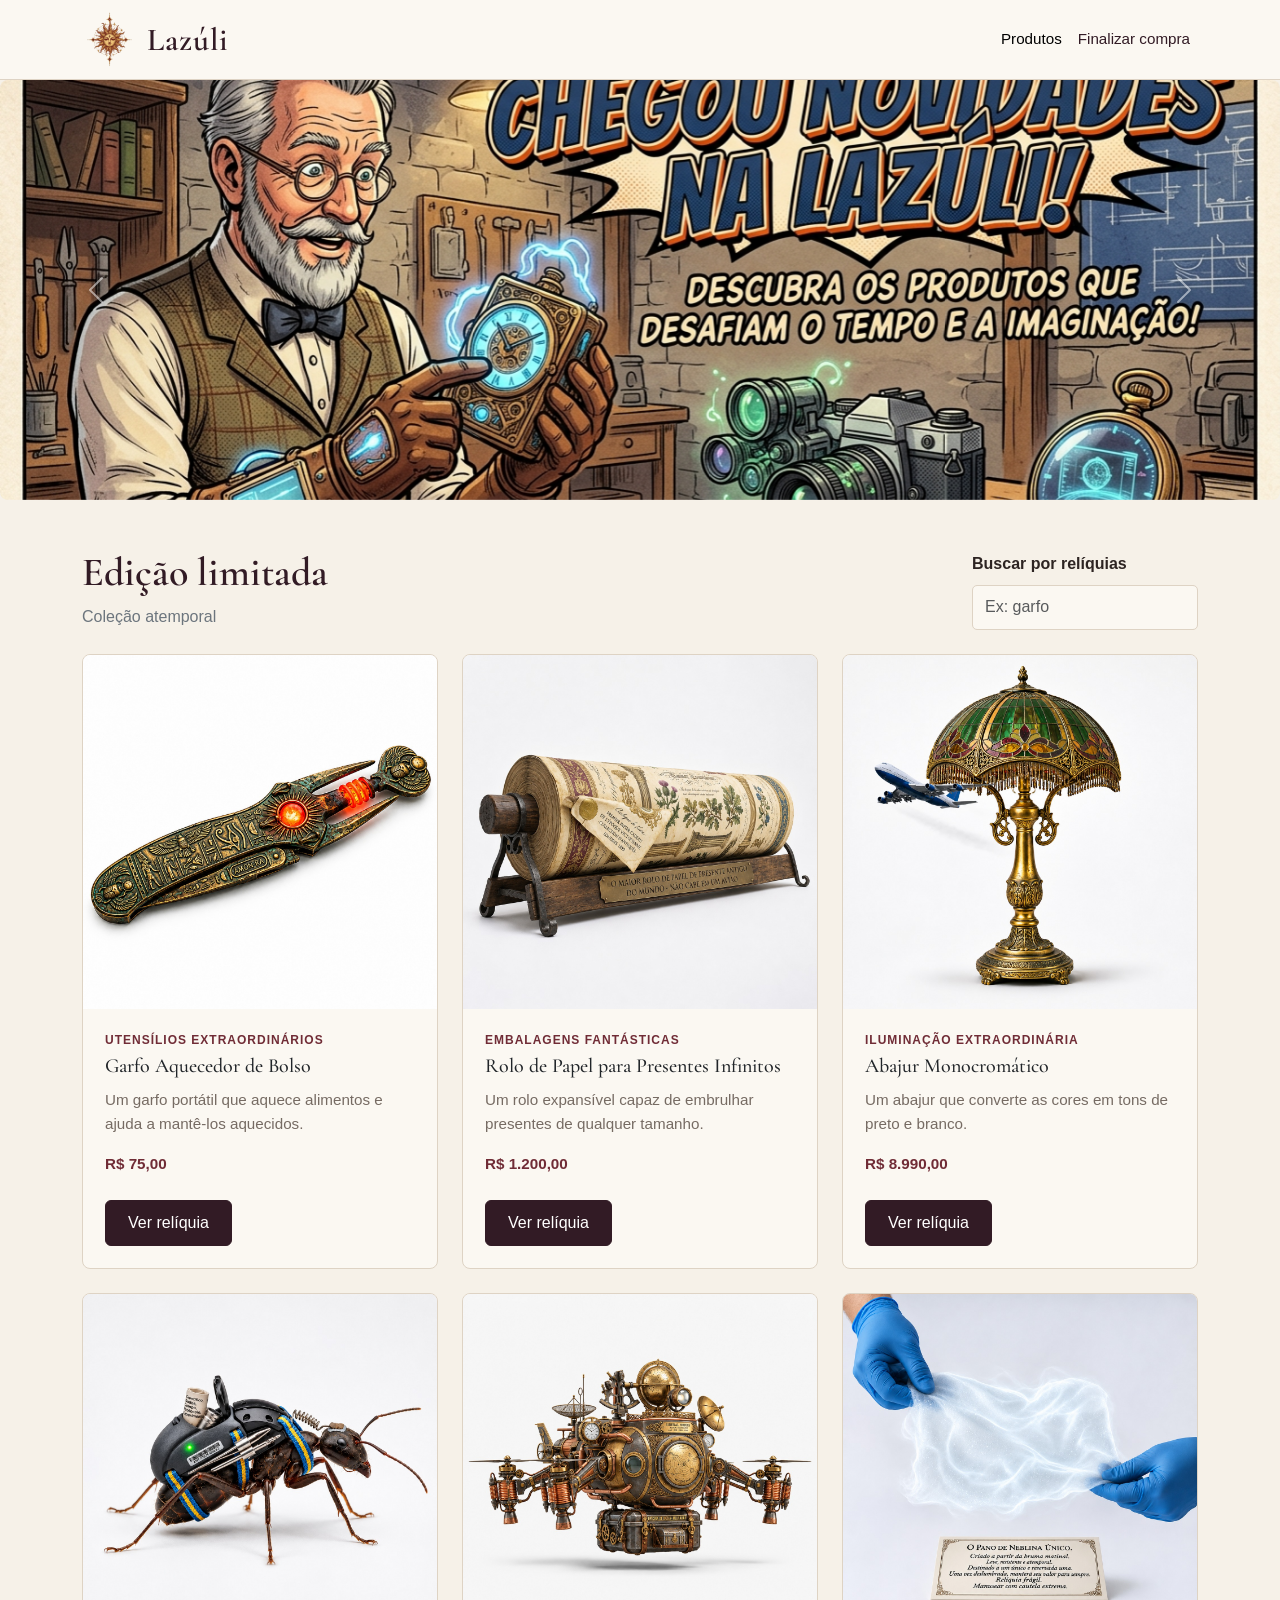
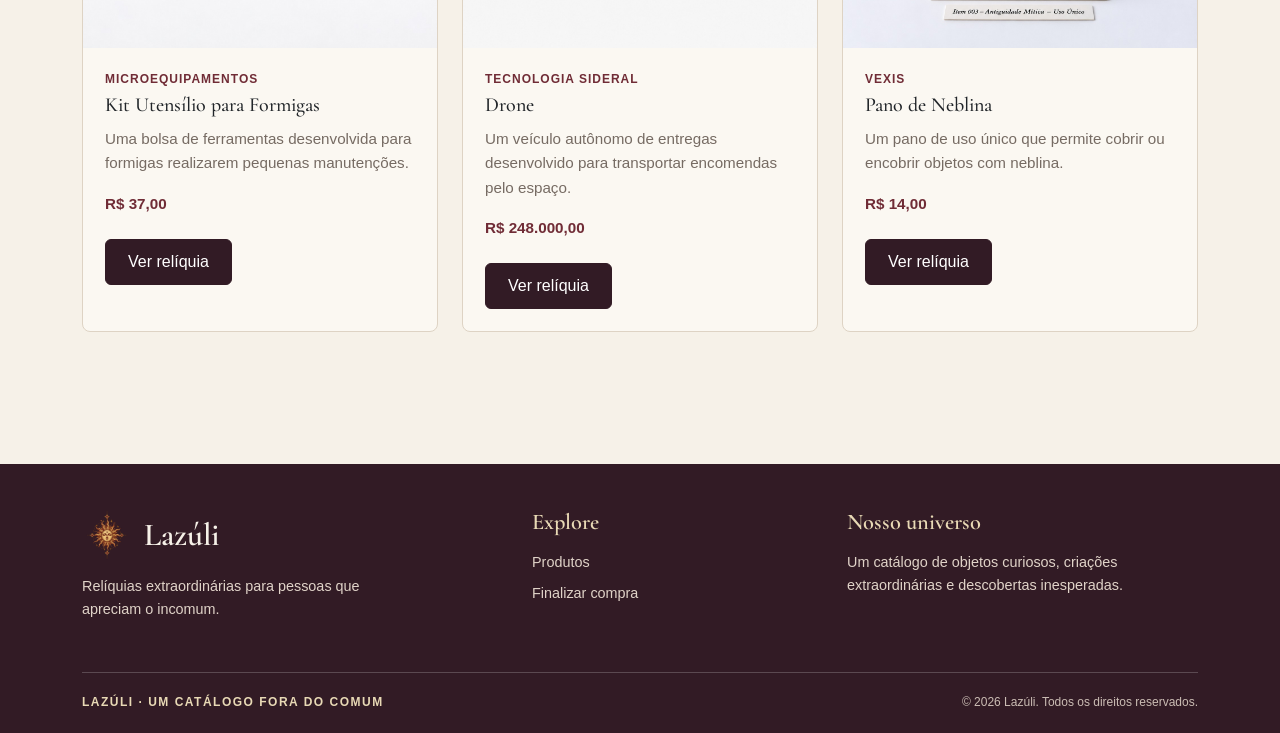
==== web/index.html @ 94af98b0 "modificaões" ====
<!doctype html>
<html lang="pt-BR">

<head>
  <meta charset="utf-8">
  <meta name="viewport" content="width=device-width, initial-scale=1">

  <meta name="description"
    content="Descubra a Lazúli: um catálogo de relíquias extraordinárias, objetos curiosos e criações incomuns.">

  <title>Lazúli | Relíquias extraordinárias</title>

  <link href="https://cdn.jsdelivr.net/npm/bootstrap@5.3.3/dist/css/bootstrap.min.css" rel="stylesheet">
  <link rel="stylesheet" href="css/styles.css">

  <link rel="preconnect" href="https://fonts.googleapis.com">
  <link rel="preconnect" href="https://fonts.gstatic.com" crossorigin>

  <link href="https://fonts.googleapis.com/css2?family=Cormorant+Garamond:ital,wght@0,600;0,700;1,600&display=swap" rel="stylesheet">
</head>

<body>

  <a class="skip-link" href="#conteudo">Pular para o conteúdo principal</a>

  <header class="site-header">
    <nav class="navbar navbar-expand-lg" aria-label="Navegação principal">

      <div class="container">

        <a class="navbar-brand brand-lockup" href="index.html">
          <img
            src="imagem loja escola/logo.png"
            alt="Lazúli"
            class="logo-lazuli">

          <span class="brand-name">Lazúli</span>
        </a>

        <button
          class="navbar-toggler"
          type="button"
          data-bs-toggle="collapse"
          data-bs-target="#menuPrincipal"
          aria-controls="menuPrincipal"
          aria-expanded="false"
          aria-label="Abrir menu">

          <span class="navbar-toggler-icon"></span>
        </button>

        <div class="collapse navbar-collapse" id="menuPrincipal">

          <ul class="navbar-nav ms-auto">
            <li class="nav-item">
              <a class="nav-link active" aria-current="page" href="index.html">
                Produtos
              </a>
            </li>

            <li class="nav-item">
              <a class="nav-link" href="checkout.html">
                Finalizar compra
              </a>
            </li>
          </ul>

        </div>
      </div>
    </nav>
  </header>

  <main id="conteudo">

    <!-- CARROSSEL -->
    <div
      id="carouselExampleFade"
      class="carousel slide carousel-fade"
      data-bs-ride="carousel">

      <div class="carousel-inner">

        <div class="carousel-item active">
          <img
            src="imagem loja escola/catalogo1.jpg"
            class="d-block w-100"
            alt="Coleção de produtos extraordinários da Lazúli">
        </div>

        <div class="carousel-item">
          <img
            src="imagem loja escola/catalogo2.jpg"
            class="d-block w-100"
            alt="Objetos curiosos e relíquias do catálogo Lazúli">
        </div>

        <div class="carousel-item">
          <img
            src="imagem loja escola/catalago3.jpg"
            class="d-block w-100"
            alt="Descubra criações incomuns da Lazúli">
        </div>

      </div>

      <button
        class="carousel-control-prev"
        type="button"
        data-bs-target="#carouselExampleFade"
        data-bs-slide="prev"
        aria-label="Imagem anterior">

        <span class="carousel-control-prev-icon" aria-hidden="true"></span>
        <span class="visually-hidden">Imagem anterior</span>
      </button>

      <button
        class="carousel-control-next"
        type="button"
        data-bs-target="#carouselExampleFade"
        data-bs-slide="next"
        aria-label="Próxima imagem">

        <span class="carousel-control-next-icon" aria-hidden="true"></span>
        <span class="visually-hidden">Próxima imagem</span>
      </button>

    </div>

    <!-- VITRINE DE PRODUTOS -->
    <section class="container py-5" aria-labelledby="titulo-produtos">

      <div class="d-flex flex-wrap justify-content-between align-items-end gap-3 mb-4">

        <div>
          <h2 id="titulo-produtos">Edição limitada</h2>
          <p class="text-secondary mb-0">Coleção atemporal</p>
        </div>

        <div class="product-filter">
          <label for="filtroProduto" class="form-label">
            Buscar por relíquias
          </label>

          <input
            id="filtroProduto"
            class="form-control"
            type="search"
            placeholder="Ex: garfo"
            autocomplete="off">
        </div>

      </div>

      <div class="row g-4" id="listaProdutos">

        <!-- PRODUTO 1 -->
        <article class="col-sm-6 col-lg-4 product-item"
          data-name="Garfo Aquecedor de Bolso">

          <div class="card h-100 product-card">

            <div class="product-illustration" aria-hidden="true">
              <img src="imagem loja escola/garfo.jpeg" alt="">
            </div>

            <div class="card-body">
              <p class="small text-secondary mb-1">
                Utensílios extraordinários
              </p>

              <h3 class="h5">Garfo Aquecedor de Bolso</h3>

              <p>
                Um garfo portátil que aquece alimentos e ajuda a mantê-los aquecidos.
              </p>

              <p class="price">R$ 75,00</p>

              <a class="btn btn-dark" href="produto.html?id=1">
                Ver relíquia
              </a>
            </div>

          </div>
        </article>

        <!-- PRODUTO 2 -->
        <article class="col-sm-6 col-lg-4 product-item"
          data-name="Rolo de Papel para Presentes Infinitos">

          <div class="card h-100 product-card">

            <div class="product-illustration" aria-hidden="true">
              <img src="imagem loja escola/papel.jpeg" alt="">
            </div>

            <div class="card-body">
              <p class="small text-secondary mb-1">
                Embalagens fantásticas
              </p>

              <h3 class="h5">Rolo de Papel para Presentes Infinitos</h3>

              <p>
                Um rolo expansível capaz de embrulhar presentes de qualquer tamanho.
              </p>

              <p class="price">R$ 1.200,00</p>

              <a class="btn btn-dark" href="produto.html?id=2">
                Ver relíquia
              </a>
            </div>

          </div>
        </article>

        <!-- PRODUTO 3 -->
        <article class="col-sm-6 col-lg-4 product-item"
          data-name="Abajur Monocromático">

          <div class="card h-100 product-card">

            <div class="product-illustration" aria-hidden="true">
              <img src="imagem loja escola/luminaria.jpeg" alt="">
            </div>

            <div class="card-body">
              <p class="small text-secondary mb-1">
                Iluminação extraordinária
              </p>

              <h3 class="h5">Abajur Monocromático</h3>

              <p>
                Um abajur que converte as cores em tons de preto e branco.
              </p>

              <p class="price">R$ 8.990,00</p>

              <a class="btn btn-dark" href="produto.html?id=3">
                Ver relíquia
              </a>
            </div>

          </div>
        </article>

        <!-- PRODUTO 4 -->
        <article class="col-sm-6 col-lg-4 product-item"
          data-name="Kit Utensílio para Formigas">

          <div class="card h-100 product-card">

            <div class="product-illustration" aria-hidden="true">
              <img src="imagem loja escola/formiga.jpeg" alt="">
            </div>

            <div class="card-body">
              <p class="small text-secondary mb-1">
                Microequipamentos
              </p>

              <h3 class="h5">Kit Utensílio para Formigas</h3>

              <p>
                Uma bolsa de ferramentas desenvolvida para formigas realizarem pequenas manutenções.
              </p>

              <p class="price">R$ 37,00</p>

              <a class="btn btn-dark" href="produto.html?id=4">
                Ver relíquia
              </a>
            </div>

          </div>
        </article>

        <!-- PRODUTO 5 -->
        <article class="col-sm-6 col-lg-4 product-item"
          data-name="Drone">

          <div class="card h-100 product-card">

            <div class="product-illustration" aria-hidden="true">
              <img src="imagem loja escola/drone.jpeg" alt="">
            </div>

            <div class="card-body">
              <p class="small text-secondary mb-1">
                Tecnologia sideral
              </p>

              <h3 class="h5">Drone</h3>

              <p>
                Um veículo autônomo de entregas desenvolvido para transportar encomendas pelo espaço.
              </p>

              <p class="price">R$ 248.000,00</p>

              <a class="btn btn-dark" href="produto.html?id=5">
                Ver relíquia
              </a>
            </div>

          </div>
        </article>

        <!-- PRODUTO 6 -->
        <article class="col-sm-6 col-lg-4 product-item"
          data-name="Pano de Neblina">

          <div class="card h-100 product-card">

            <div class="product-illustration" aria-hidden="true">
              <img src="imagem loja escola/pano.jpeg" alt="">
            </div>

            <div class="card-body">
              <p class="small text-secondary mb-1">
                Vexis
              </p>

              <h3 class="h5">Pano de Neblina</h3>

              <p>
                Um pano de uso único que permite cobrir ou encobrir objetos com neblina.
              </p>

              <p class="price">R$ 14,00</p>

              <a class="btn btn-dark" href="produto.html?id=6">
                Ver relíquia
              </a>
            </div>

          </div>
        </article>

      </div>

      <p id="mensagemFiltro" class="mt-4" role="status" aria-live="polite"></p>

    </section>
  </main>

  <!-- RODAPÉ -->
  <footer class="site-footer">

    <div class="container">

      <div class="footer-main">

        <div class="footer-brand">

          <a href="index.html" class="footer-logo">
            <img src="imagem loja escola/logo.png" alt="">
            <span>Lazúli</span>
          </a>

          <p>
            Relíquias extraordinárias para pessoas
            que apreciam o incomum.
          </p>

        </div>

        <div class="footer-navigation">
          <h3>Explore</h3>
          <a href="index.html">Produtos</a>
          <a href="checkout.html">Finalizar compra</a>
        </div>

        <div class="footer-about">
          <h3>Nosso universo</h3>

          <p>
            Um catálogo de objetos curiosos,
            criações extraordinárias e descobertas inesperadas.
          </p>

        </div>

      </div>

      <div class="footer-bottom">
        <p>LAZÚLI · UM CATÁLOGO FORA DO COMUM</p>
        <span>© 2026 Lazúli. Todos os direitos reservados.</span>
      </div>

    </div>
  </footer>

  <script src="https://cdn.jsdelivr.net/npm/bootstrap@5.3.3/dist/js/bootstrap.bundle.min.js"></script>
  <script src="js/main.js"></script>

</body>
</html>
---- web/css/styles.css ----
/* ========================================
   LAZÚLI — ESTILIZAÇÃO GERAL
======================================== */

:root {
    --surface: #f6f1e8;
    --surface-light: #fbf8f2;
    --surface-dark: #e9dfd0;

    --ink: #2d2422;
    --muted: #766b63;

    --border: #ded3c4;

    --accent: #702c36;
    --accent-dark: #321b25;
    --accent-soft: #e8d9b5;

    --white: #ffffff;

    --footer-bg: #321b25;
    --footer-text: #f6f1e8;
}

* {
    box-sizing: border-box;
}

html {
    scroll-behavior: smooth;
}

body {
    margin: 0;
    background-color: var(--surface);
    color: var(--ink);
    font-family: Arial, Helvetica, sans-serif;
    line-height: 1.6;
}

img {
    max-width: 100%;
}

a {
    color: var(--accent);
    text-decoration: none;
}

a:hover {
    color: var(--accent-dark);
}

button,
input,
select,
textarea {
    font: inherit;
}


/* ========================================
   ACESSIBILIDADE
======================================== */

.skip-link {
    position: absolute;
    top: -100px;
    left: 15px;
    z-index: 1000;

    padding: 10px 16px;

    background-color: var(--accent-dark);
    color: var(--white);

    border-radius: 4px;
}

.skip-link:focus {
    top: 15px;
}


/* ========================================
   CABEÇALHO E NAVEGAÇÃO
======================================== */

.site-header {
    background-color: var(--surface-light);
    border-bottom: 1px solid var(--border);
}

.site-header .navbar {
    padding: 12px 0;
}

.site-header .container {
    display: flex;
    align-items: center;
    justify-content: space-between;
}

.brand-lockup {
    display: inline-flex;
    align-items: center;
    gap: 10px;

    margin: 0;
    padding: 0;
}

.logo-lazuli {
    display: flex;
    align-items: center;
    justify-content: center;

    flex-shrink: 0;

    width: 55px;
    height: 55px;

    object-fit: contain;
}

/* Funciona tanto com o logo dentro de um span
   quanto com a imagem recebendo a classe diretamente. */

img.logo-lazuli,
.logo-lazuli img {
    display: block;

    width: 55px;
    height: 55px;

    object-fit: contain;
}

.brand-name {
    color: var(--accent-dark);

    font-family: "Cormorant Garamond", Georgia, serif;
    font-size: 2rem;
    font-weight: 600;

    letter-spacing: 1px;
    line-height: 1;
}

.site-header .nav-link {
    color: var(--accent-dark);
    font-size: 0.95rem;
    font-weight: 500;

    transition: color 0.2s ease;
}

.site-header .nav-link:hover {
    color: var(--accent);
}


/* ========================================
   TÍTULOS E TEXTOS
======================================== */

h1,
h2,
h3,
h4,
h5 {
    color: var(--accent-dark);

    font-family: "Cormorant Garamond", Georgia, serif;
    font-weight: 600;
}

h1 {
    font-size: clamp(2.2rem, 5vw, 3.5rem);
    line-height: 1.1;
}

h2 {
    font-size: clamp(1.8rem, 4vw, 2.5rem);
}

p {
    color: var(--muted);
}

.eyebrow {
    margin-bottom: 8px;

    color: var(--accent);

    font-size: 0.75rem;
    font-weight: 700;

    letter-spacing: 2px;
    text-transform: uppercase;
}


/* ========================================
   DESTAQUE / HERO
======================================== */

.hero {
    padding: 75px 0;

    background-color: var(--surface-dark);
}

.hero h1 {
    max-width: 650px;
    margin-bottom: 20px;
}

.hero p {
    max-width: 550px;
    font-size: 1.05rem;
}

.hero .btn {
    margin-top: 15px;
}


/* ========================================
   BOTÕES
======================================== */

.btn-dark {
    padding: 10px 22px;

    background-color: var(--accent-dark);
    border: 1px solid var(--accent-dark);

    color: var(--white);

    transition:
        background-color 0.2s ease,
        border-color 0.2s ease,
        transform 0.2s ease;
}

.btn-dark:hover {
    background-color: var(--accent);
    border-color: var(--accent);

    color: var(--white);

    transform: translateY(-2px);
}

.btn-outline-dark {
    color: var(--accent-dark);
    border-color: var(--accent-dark);
}

.btn-outline-dark:hover {
    background-color: var(--accent-dark);
    border-color: var(--accent-dark);
    color: var(--white);
}


/* ========================================
   FILTROS E PESQUISA
======================================== */

.filter-area {
    margin-bottom: 30px;
}

.filter-area .form-control,
.filter-area .form-select {
    min-height: 45px;

    background-color: var(--surface-light);
    border: 1px solid var(--border);
    border-radius: 5px;
}

.filter-area .form-control:focus,
.filter-area .form-select:focus {
    border-color: var(--accent);
    box-shadow: 0 0 0 0.2rem rgba(112, 44, 54, 0.12);
}


/* ========================================
   CARDS DE PRODUTOS
======================================== */

.product-card {
    height: 100%;

    overflow: hidden;

    background-color: var(--surface-light);

    border: 1px solid var(--border);
    border-radius: 8px;

    transition:
        transform 0.25s ease,
        box-shadow 0.25s ease;
}

.product-card:hover {
    transform: translateY(-5px);

    box-shadow: 0 8px 20px rgba(45, 36, 34, 0.09);
}

.product-card .card-body {
    padding: 22px;
}

.product-card h3 {
    margin-bottom: 10px;
}

.product-card p {
    font-size: 0.95rem;
}

.product-card .small {
    color: var(--accent) !important;

    font-size: 0.75rem;
    font-weight: 700;

    letter-spacing: 1px;
    text-transform: uppercase;
}

.product-card .btn {
    margin-top: 8px;
}


/* ========================================
   ILUSTRAÇÕES DOS PRODUTOS
======================================== */

.product-illustration {
    min-height: 220px;

    display: flex;
    align-items: center;
    justify-content: center;

    background-color: #f0e8dc;

    font-size: 5rem;
}


/* ========================================
   PÁGINA DE DETALHES DO PRODUTO
======================================== */

.product-page {
    padding-top: 35px;
    padding-bottom: 70px;
}

.product-detail-illustration {
    width: 100%;
    height: 450px;
    min-height: 350px;

    display: flex;
    align-items: center;
    justify-content: center;

    padding: 25px;

    overflow: hidden;

    background-color: #f0e8dc;

    border: 1px solid var(--border);
    border-radius: 8px;
}

.product-detail-illustration img {
    display: block;

    width: auto;
    height: auto;

    max-width: 100%;
    max-height: 100%;

    object-fit: contain;
}

.product-information {
    padding: 5px 0;
}

.product-title {
    margin-bottom: 18px;

    color: var(--accent-dark);

    font-size: clamp(2.3rem, 4vw, 3.4rem);
    line-height: 1.1;
}

.product-description {
    max-width: 550px;

    margin: 20px 0;

    font-size: 1.05rem;
    line-height: 1.8;
}

.price {
    margin: 15px 0;

    color: var(--accent);
    font-size: 1.25rem;
    font-weight: 700;
}

.price-large {
    margin: 20px 0;

    color: var(--accent);

    font-size: 2rem;
    font-weight: 700;
}


/* ========================================
   DETALHES E INFORMAÇÕES DO PRODUTO
======================================== */

.product-details {
    margin-top: 35px;
}

.product-details h2 {
    margin-bottom: 18px;
    font-size: 1.7rem;
}

.product-detail-item {
    padding: 15px 0;

    border-bottom: 1px solid var(--border);
}

.product-detail-item h3 {
    margin-bottom: 5px;

    font-family: Arial, Helvetica, sans-serif;
    font-size: 0.9rem;
    font-weight: 700;
}

.product-detail-item p {
    margin: 0;
    font-size: 0.95rem;
}


/* ========================================
   COMPRA E QUANTIDADE
======================================== */

.product-purchase {
    margin-top: 30px;
    padding-top: 25px;

    border-top: 1px solid var(--border);
}

.quantity-field {
    max-width: 120px;
    min-height: 45px;

    background-color: var(--surface-light);
    border: 1px solid var(--border);
    border-radius: 5px;
}

.quantity-field:focus {
    border-color: var(--accent);
    box-shadow: 0 0 0 0.2rem rgba(112, 44, 54, 0.12);
}

.product-buy-button {
    width: 100%;
    max-width: 350px;

    padding: 13px 25px;

    background-color: var(--accent-dark);
    border: 1px solid var(--accent-dark);

    color: var(--white);
    font-weight: 600;

    transition: background-color 0.2s ease;
}

.product-buy-button:hover {
    background-color: var(--accent);
    color: var(--white);
}

#produtoFeedback {
    color: var(--accent);
    font-size: 0.9rem;
}


/* ========================================
   FORMULÁRIOS
======================================== */

.form-label {
    color: var(--ink);
    font-weight: 600;
}

.form-control,
.form-select {
    min-height: 45px;

    background-color: var(--surface-light);
    border: 1px solid var(--border);

    border-radius: 5px;
}

.form-control:focus,
.form-select:focus {
    background-color: var(--surface-light);

    border-color: var(--accent);

    box-shadow: 0 0 0 0.2rem rgba(112, 44, 54, 0.12);
}

textarea.form-control {
    min-height: 110px;
}

fieldset {
    border: 0;
}

legend {
    color: var(--accent-dark);
    font-family: "Cormorant Garamond", Georgia, serif;
    font-weight: 600;
}


/* ========================================
   CHECKOUT E RESUMO DA COMPRA
======================================== */

.checkout-summary {
    padding: 25px;

    background-color: var(--surface-light);

    border: 1px solid var(--border);
    border-radius: 8px;
}

.checkout-summary h2 {
    margin-bottom: 20px;
    font-size: 1.7rem;
}

.summary-item {
    display: flex;
    align-items: center;
    justify-content: space-between;
    gap: 15px;

    padding: 15px 0;

    border-bottom: 1px solid var(--border);
}

.summary-item:last-child {
    border-bottom: 0;
}

.summary-item p {
    margin: 0;
}

.summary-total {
    display: flex;
    align-items: center;
    justify-content: space-between;

    margin-top: 20px;
    padding-top: 15px;

    border-top: 1px solid var(--border);

    color: var(--accent-dark);
    font-size: 1.2rem;
    font-weight: 700;
}


/* ========================================
   OBSERVAÇÕES E MENSAGENS
======================================== */

.note,
.info-box {
    padding: 18px;

    background-color: var(--surface-dark);

    border-left: 4px solid var(--accent);

    border-radius: 4px;
}

.note p,
.info-box p {
    margin: 0;
}


/* ========================================
   PÁGINA DE SUCESSO
======================================== */

.success-panel {
    max-width: 750px;

    padding: 45px 35px;

    background-color: var(--surface-light);

    border: 1px solid var(--border);
    border-radius: 10px;
}

.success-icon {
    width: 65px;
    height: 65px;

    display: flex;
    align-items: center;
    justify-content: center;

    margin: 0 auto 25px;

    background-color: var(--accent-soft);
    border-radius: 50%;

    color: var(--accent-dark);
    font-size: 2rem;
    font-weight: 700;
}

.success-panel h1 {
    margin-bottom: 20px;
}

.success-panel .lead {
    margin-bottom: 30px;
}

.order-data {
    margin: 30px 0;
    padding: 20px;

    background-color: var(--surface);

    border-radius: 6px;

    text-align: left;
}

.order-data div {
    display: flex;
    justify-content: space-between;
    gap: 20px;

    padding: 12px 0;

    border-bottom: 1px solid var(--border);
}

.order-data div:last-child {
    border-bottom: 0;
}

.order-data dt {
    color: var(--muted);
    font-weight: 500;
}

.order-data dd {
    margin: 0;

    color: var(--accent-dark);
    font-weight: 700;

    text-align: right;
}


/* ========================================
   RODAPÉ
======================================== */

.site-footer {
    margin-top: 60px;
    padding: 45px 0 20px;

    background-color: var(--footer-bg);
    color: var(--footer-text);
}

.site-footer p,
.site-footer span {
    color: var(--footer-text);
}

.footer-main {
    display: grid;
    grid-template-columns: 1.5fr 1fr 1.3fr;
    gap: 45px;

    padding-bottom: 35px;
}

.footer-brand,
.footer-navigation,
.footer-about {
    display: flex;
    flex-direction: column;
    align-items: flex-start;
}

.footer-logo {
    display: flex;
    align-items: center;
    gap: 12px;

    margin-bottom: 15px;

    color: var(--footer-text);

    font-family: "Cormorant Garamond", Georgia, serif;
    font-size: 2rem;
    font-weight: 600;
}

.footer-logo img {
    width: 50px;
    height: 50px;

    object-fit: contain;
}

.footer-brand p,
.footer-about p {
    max-width: 300px;

    color: #e0d3c8;
    font-size: 0.9rem;
}

.footer-navigation h3,
.footer-about h3 {
    margin-bottom: 15px;

    color: var(--accent-soft);

    font-family: "Cormorant Garamond", Georgia, serif;
    font-size: 1.4rem;
}

.footer-navigation a {
    margin-bottom: 8px;

    color: #e0d3c8;
    font-size: 0.9rem;

    transition: color 0.2s ease;
}

.footer-navigation a:hover {
    color: var(--accent-soft);
}

.footer-bottom {
    display: flex;
    justify-content: space-between;
    align-items: center;
    gap: 20px;

    padding-top: 20px;

    border-top: 1px solid rgba(255, 255, 255, 0.2);
}

.footer-bottom p {
    margin: 0;

    color: var(--accent-soft);

    font-size: 0.75rem;
    font-weight: 700;

    letter-spacing: 1.5px;
}

.footer-bottom span {
    color: #cbbdb4;
    font-size: 0.75rem;
}


/* ========================================
   CARROSSEL
======================================== */

.carousel {
    overflow: hidden;
    border-radius: 8px;
}

.carousel img {
    width: 100%;
    height: 420px;

    object-fit: cover;
}

.carousel-control-prev-icon,
.carousel-control-next-icon {
    filter: drop-shadow(0 1px 3px rgba(0, 0, 0, 0.5));
}


/* ========================================
   RESPONSIVIDADE — TABLETS
======================================== */

@media (max-width: 991px) {

    .hero {
        padding: 55px 0;
    }

    .product-detail-illustration {
        height: 380px;
    }

    .footer-main {
        grid-template-columns: 1fr 1fr;
        gap: 35px;
    }

    .footer-brand {
        grid-column: 1 / -1;
    }

}


/* ========================================
   RESPONSIVIDADE — CELULARES
======================================== */

@media (max-width: 576px) {

    body {
        font-size: 0.95rem;
    }

    .site-header .navbar {
        padding: 10px 0;
    }

    .brand-lockup {
        gap: 7px;
    }

    .logo-lazuli,
    img.logo-lazuli,
    .logo-lazuli img {
        width: 45px;
        height: 45px;
    }

    .brand-name {
        font-size: 1.7rem;
    }

    .site-header .nav-link {
        font-size: 0.85rem;
    }

    .hero {
        padding: 40px 0;
    }

    .product-illustration {
        min-height: 180px;
    }

    .product-detail-illustration {
        height: 290px;
        min-height: 250px;

        padding: 15px;
    }

    .product-detail-illustration img {
        max-height: 260px;
    }

    .product-title {
        font-size: 2.3rem;
    }

    .product-description {
        font-size: 0.95rem;
    }

    .price-large {
        font-size: 1.7rem;
    }

    .product-buy-button {
        max-width: 100%;
    }

    .success-panel {
        padding: 30px 18px;
    }

    .order-data {
        padding: 15px;
    }

    .order-data div {
        flex-direction: column;
        gap: 3px;
    }

    .order-data dd {
        text-align: left;
    }

    .footer-main {
        grid-template-columns: 1fr;
        gap: 30px;
    }

    .footer-brand {
        grid-column: auto;
    }

    .footer-bottom {
        flex-direction: column;
        align-items: flex-start;
        gap: 8px;
    }

    .carousel img {
        height: 250px;
    }

}


/* ========================================
   ACESSIBILIDADE — MOVIMENTO
======================================== */

@media (prefers-reduced-motion: reduce) {

    *,
    *::before,
    *::after {
        scroll-behavior: auto !important;
        transition-duration: 0.01ms !important;
        animation-duration: 0.01ms !important;
        animation-iteration-count: 1 !important;
    }

}


/* ========================================
   FOCO VISÍVEL
======================================== */

:focus-visible {
    outline: 3px solid var(--accent);
    outline-offset: 3px;
}
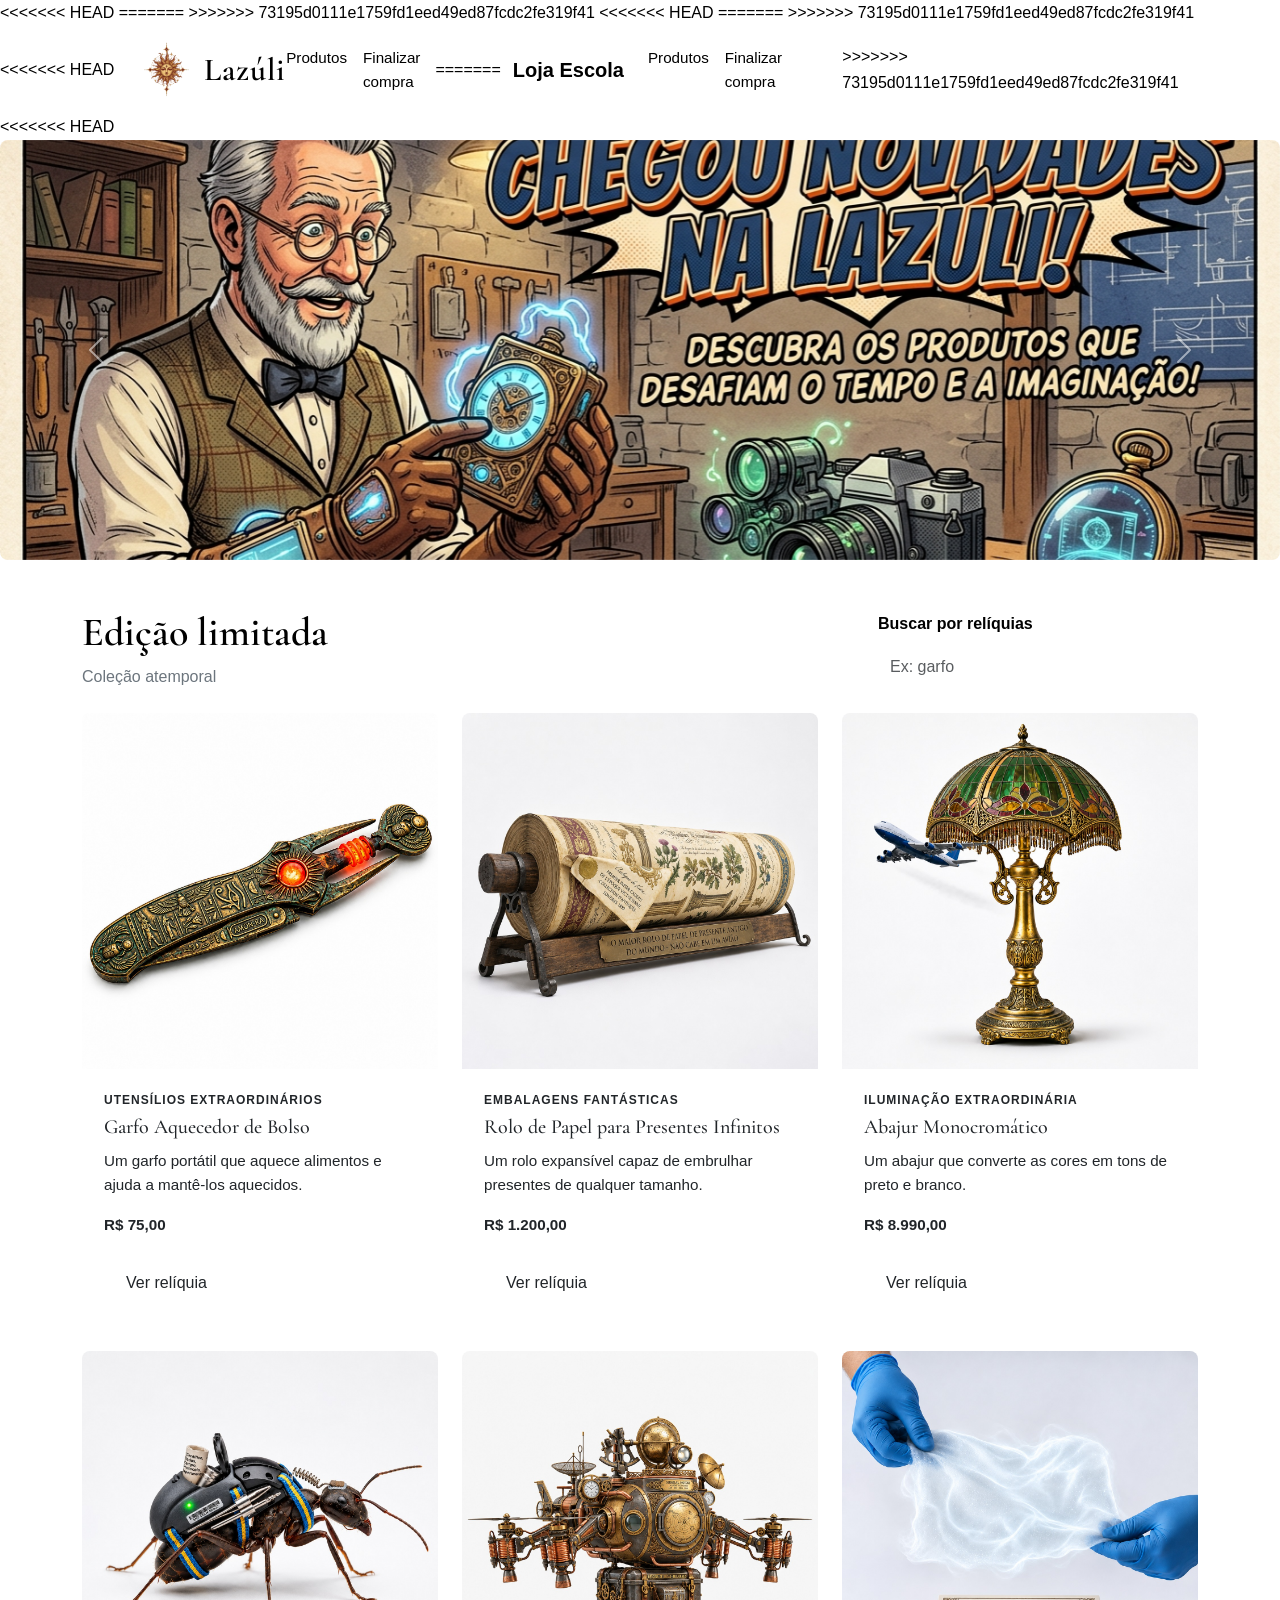
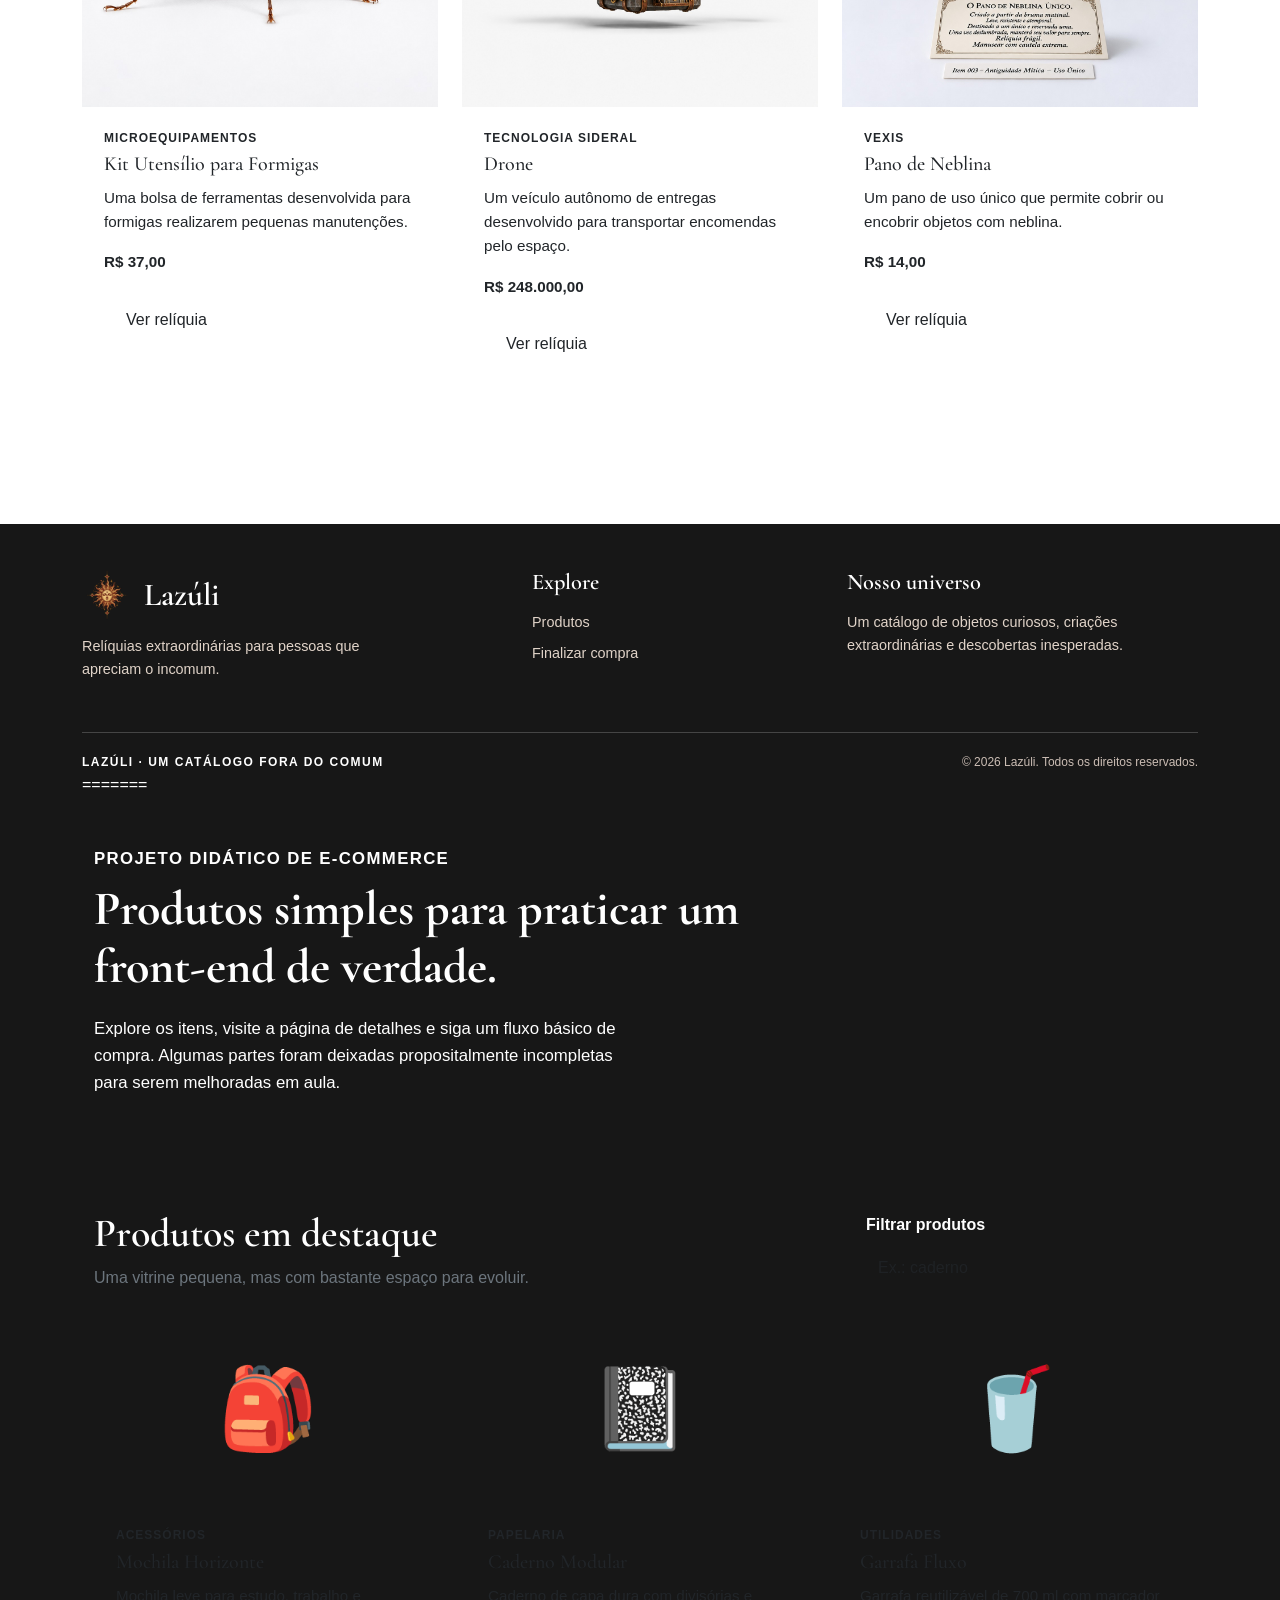
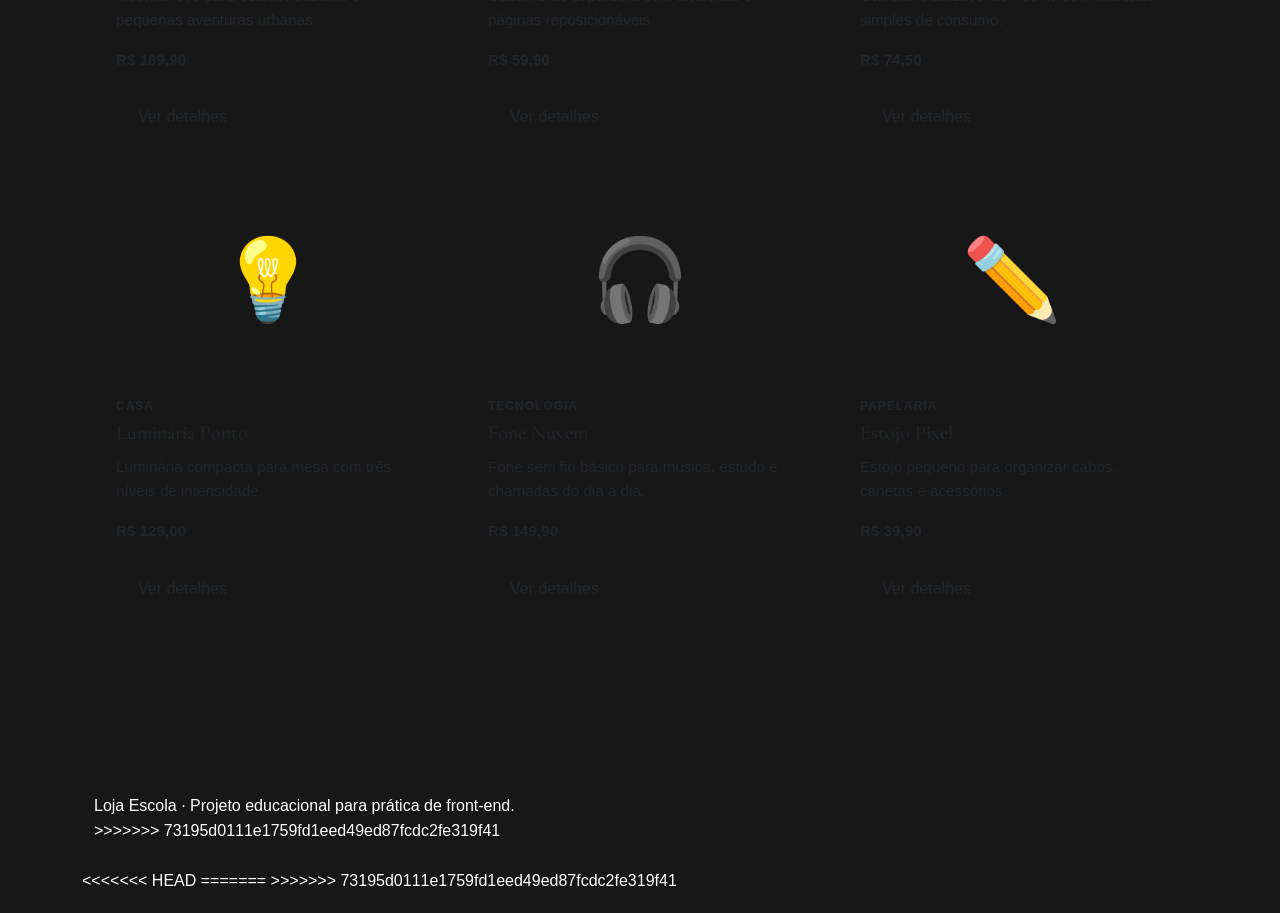
==== commit 547a4aea: "Merge branch 'main' of https://github.com/nathalyc841-droid/loja-escola" ====
--- a/web/index.html
+++ b/web/index.html
@@ -1,10 +1,14 @@
-
+<<<<<<< HEAD
+
+=======
+>>>>>>> 73195d0111e1759fd1eed49ed87fcdc2fe319f41
 <!doctype html>
 <html lang="pt-BR">
 
 <head>
   <meta charset="utf-8">
   <meta name="viewport" content="width=device-width, initial-scale=1">
+<<<<<<< HEAD
 
   <meta name="description"
     content="Descubra a Lazúli: um catálogo de relíquias extraordinárias, objetos curiosos e criações incomuns.">
@@ -22,10 +26,21 @@
 
 <body>
 
+=======
+  <meta name="description"
+    content="Loja Escola, projeto didático de front-end com HTML semântico, Bootstrap e JavaScript.">
+  <title>Loja Escola | Produtos</title>
+  <link href="https://cdn.jsdelivr.net/npm/bootstrap@5.3.3/dist/css/bootstrap.min.css" rel="stylesheet">
+  <link rel="stylesheet" href="css/styles.css">
+</head>
+
+<body>
+>>>>>>> 73195d0111e1759fd1eed49ed87fcdc2fe319f41
   <a class="skip-link" href="#conteudo">Pular para o conteúdo principal</a>
 
   <header class="site-header">
     <nav class="navbar navbar-expand-lg" aria-label="Navegação principal">
+<<<<<<< HEAD
 
       <div class="container">
 
@@ -66,12 +81,26 @@
             </li>
           </ul>
 
+=======
+      <div class="container">
+        <a class="navbar-brand fw-bold" href="index.html">Loja Escola</a>
+        <button class="navbar-toggler" type="button" data-bs-toggle="collapse" data-bs-target="#menuPrincipal"
+          aria-controls="menuPrincipal" aria-expanded="false" aria-label="Abrir menu">
+          <span class="navbar-toggler-icon"></span>
+        </button>
+        <div class="collapse navbar-collapse" id="menuPrincipal">
+          <ul class="navbar-nav ms-auto">
+            <li class="nav-item"><a class="nav-link active" aria-current="page" href="index.html">Produtos</a></li>
+            <li class="nav-item"><a class="nav-link" href="checkout.html">Finalizar compra</a></li>
+          </ul>
+>>>>>>> 73195d0111e1759fd1eed49ed87fcdc2fe319f41
         </div>
       </div>
     </nav>
   </header>
 
   <main id="conteudo">
+<<<<<<< HEAD
 
     <!-- CARROSSEL -->
     <div
@@ -392,11 +421,126 @@
         <span>© 2026 Lazúli. Todos os direitos reservados.</span>
       </div>
 
+=======
+    <section class="hero py-5">
+      <div class="container">
+        <p class="eyebrow mb-2">Projeto didático de e-commerce</p>
+        <h1 class="display-5 fw-bold">Produtos simples para praticar um front-end de verdade.</h1>
+        <p class="lead col-lg-8">Explore os itens, visite a página de detalhes e siga um fluxo básico de compra. Algumas
+          partes foram deixadas propositalmente incompletas para serem melhoradas em aula.</p>
+      </div>
+    </section>
+
+    <section class="container py-5" aria-labelledby="titulo-produtos">
+      <div class="d-flex flex-wrap justify-content-between align-items-end gap-3 mb-4">
+        <div>
+          <h2 id="titulo-produtos">Produtos em destaque</h2>
+          <p class="text-secondary mb-0">Uma vitrine pequena, mas com bastante espaço para evoluir.</p>
+        </div>
+        <div class="product-filter">
+          <label for="filtroProduto" class="form-label">Filtrar produtos</label>
+          <input id="filtroProduto" class="form-control" type="search" placeholder="Ex.: caderno" autocomplete="off">
+        </div>
+      </div>
+
+      <div class="row g-4" id="listaProdutos">
+        <article class="col-sm-6 col-lg-4 product-item" data-name="Mochila Horizonte">
+          <div class="card h-100 product-card">
+            <div class="product-illustration" aria-hidden="true">🎒</div>
+            <div class="card-body">
+              <p class="small text-secondary mb-1">Acessórios</p>
+              <h3 class="h5">Mochila Horizonte</h3>
+              <p>Mochila leve para estudo, trabalho e pequenas aventuras urbanas.</p>
+              <p class="price">R$ 189,90</p>
+              <a class="btn btn-dark" href="produto.html?id=1">Ver detalhes</a>
+            </div>
+          </div>
+        </article>
+
+        <article class="col-sm-6 col-lg-4 product-item" data-name="Caderno Modular">
+          <div class="card h-100 product-card">
+            <div class="product-illustration" aria-hidden="true">📓</div>
+            <div class="card-body">
+              <p class="small text-secondary mb-1">Papelaria</p>
+              <h3 class="h5">Caderno Modular</h3>
+              <p>Caderno de capa dura com divisórias e páginas reposicionáveis.</p>
+              <p class="price">R$ 59,90</p>
+              <a class="btn btn-dark" href="produto.html?id=2">Ver detalhes</a>
+            </div>
+          </div>
+        </article>
+
+        <article class="col-sm-6 col-lg-4 product-item" data-name="Garrafa Fluxo">
+          <div class="card h-100 product-card">
+            <div class="product-illustration" aria-hidden="true">🥤</div>
+            <div class="card-body">
+              <p class="small text-secondary mb-1">Utilidades</p>
+              <h3 class="h5">Garrafa Fluxo</h3>
+              <p>Garrafa reutilizável de 700 ml com marcador simples de consumo.</p>
+              <p class="price">R$ 74,50</p>
+              <a class="btn btn-dark" href="produto.html?id=3">Ver detalhes</a>
+            </div>
+          </div>
+        </article>
+
+        <article class="col-sm-6 col-lg-4 product-item" data-name="Luminária Ponto">
+          <div class="card h-100 product-card">
+            <div class="product-illustration" aria-hidden="true">💡</div>
+            <div class="card-body">
+              <p class="small text-secondary mb-1">Casa</p>
+              <h3 class="h5">Luminária Ponto</h3>
+              <p>Luminária compacta para mesa com três níveis de intensidade.</p>
+              <p class="price">R$ 129,00</p>
+              <a class="btn btn-dark" href="produto.html?id=4">Ver detalhes</a>
+            </div>
+          </div>
+        </article>
+
+        <article class="col-sm-6 col-lg-4 product-item" data-name="Fone Nuvem">
+          <div class="card h-100 product-card">
+            <div class="product-illustration" aria-hidden="true">🎧</div>
+            <div class="card-body">
+              <p class="small text-secondary mb-1">Tecnologia</p>
+              <h3 class="h5">Fone Nuvem</h3>
+              <p>Fone sem fio básico para música, estudo e chamadas do dia a dia.</p>
+              <p class="price">R$ 149,90</p>
+              <a class="btn btn-dark" href="produto.html?id=5">Ver detalhes</a>
+            </div>
+          </div>
+        </article>
+
+        <article class="col-sm-6 col-lg-4 product-item" data-name="Estojo Pixel">
+          <div class="card h-100 product-card">
+            <div class="product-illustration" aria-hidden="true">✏️</div>
+            <div class="card-body">
+              <p class="small text-secondary mb-1">Papelaria</p>
+              <h3 class="h5">Estojo Pixel</h3>
+              <p>Estojo pequeno para organizar cabos, canetas e acessórios.</p>
+              <p class="price">R$ 39,90</p>
+              <a class="btn btn-dark" href="produto.html?id=6">Ver detalhes</a>
+            </div>
+          </div>
+        </article>
+      </div>
+      <p id="mensagemFiltro" class="mt-4" role="status" aria-live="polite"></p>
+    </section>
+  </main>
+
+  <footer class="site-footer py-4">
+    <div class="container">
+      <p class="mb-0">Loja Escola · Projeto educacional para prática de front-end.</p>
+>>>>>>> 73195d0111e1759fd1eed49ed87fcdc2fe319f41
     </div>
   </footer>
 
   <script src="https://cdn.jsdelivr.net/npm/bootstrap@5.3.3/dist/js/bootstrap.bundle.min.js"></script>
   <script src="js/main.js"></script>
+<<<<<<< HEAD
 
 </body>
 </html>
+=======
+</body>
+
+</html>
+>>>>>>> 73195d0111e1759fd1eed49ed87fcdc2fe319f41
--- a/web/css/styles.css
+++ b/web/css/styles.css
@@ -1,3 +1,4 @@
+<<<<<<< HEAD
 /* ========================================
    LAZÚLI — ESTILIZAÇÃO GERAL
 ======================================== */
@@ -1013,4 +1014,47 @@
 :focus-visible {
     outline: 3px solid var(--accent);
     outline-offset: 3px;
-}+}
+=======
+/* CSS propositalmente simples. A ideia é que os estudantes o evoluam. */
+:root {
+  --surface: #f6f4ef;
+  --ink: #222;
+  --muted: #666;
+  --border: #d9d5cc;
+  --accent-soft: #e8ff7a;
+}
+
+body { color: var(--ink); background: #fff; }
+.skip-link { position: absolute; top: -60px; left: 1rem; z-index: 1000; padding: .75rem 1rem; background: #000; color: #fff; }
+.skip-link:focus { top: 1rem; }
+.site-header { border-bottom: 1px solid var(--border); background: #fff; }
+.hero { background: var(--surface); border-bottom: 1px solid var(--border); }
+.eyebrow { font-size: .85rem; font-weight: 700; letter-spacing: .08em; text-transform: uppercase; }
+.product-filter { width: min(100%, 320px); }
+.product-card { border: 1px solid var(--border); border-radius: 8px; box-shadow: none; }
+.product-card:hover { transform: translateY(-2px); }
+.product-illustration, .product-detail-illustration { display: grid; place-items: center; background: var(--surface); border: 1px solid var(--border); }
+.product-illustration { min-height: 190px; font-size: 5rem; }
+.product-detail-illustration { min-height: 440px; font-size: 10rem; border-radius: 10px; }
+.price { font-size: 1.2rem; font-weight: 700; }
+.price-large { font-size: 2rem; }
+.quantity-field { max-width: 120px; }
+.learning-note, .summary-box { padding: 1.25rem; background: var(--surface); border: 1px solid var(--border); border-radius: 8px; }
+.summary-box { position: sticky; top: 1rem; }
+.success-panel { max-width: 720px; padding: 3rem 1.5rem; }
+.success-icon { display: grid; place-items: center; width: 72px; height: 72px; margin: 0 auto 1.5rem; border-radius: 50%; background: var(--accent-soft); font-size: 2rem; font-weight: 800; }
+.order-data { display: grid; gap: 1rem; margin: 2rem 0; text-align: left; }
+.order-data > div { padding: 1rem; border: 1px solid var(--border); }
+.order-data dt { font-size: .85rem; color: var(--muted); }
+.order-data dd { margin: .25rem 0 0; font-weight: 700; }
+.site-footer { margin-top: 4rem; background: #171717; color: #fff; }
+
+/* TODO didático:
+   - melhorar estados de hover/focus;
+   - revisar espaçamentos;
+   - criar uma identidade visual mais consistente;
+   - revisar telas muito pequenas;
+   - avaliar prefers-reduced-motion antes de adicionar animações.
+*/
+>>>>>>> 73195d0111e1759fd1eed49ed87fcdc2fe319f41
--- a/web/css/styles.css
+++ b/web/css/styles.css
@@ -1,3 +1,4 @@
+<<<<<<< HEAD
 /* ========================================
    LAZÚLI — ESTILIZAÇÃO GERAL
 ======================================== */
@@ -1013,4 +1014,47 @@
 :focus-visible {
     outline: 3px solid var(--accent);
     outline-offset: 3px;
-}+}
+=======
+/* CSS propositalmente simples. A ideia é que os estudantes o evoluam. */
+:root {
+  --surface: #f6f4ef;
+  --ink: #222;
+  --muted: #666;
+  --border: #d9d5cc;
+  --accent-soft: #e8ff7a;
+}
+
+body { color: var(--ink); background: #fff; }
+.skip-link { position: absolute; top: -60px; left: 1rem; z-index: 1000; padding: .75rem 1rem; background: #000; color: #fff; }
+.skip-link:focus { top: 1rem; }
+.site-header { border-bottom: 1px solid var(--border); background: #fff; }
+.hero { background: var(--surface); border-bottom: 1px solid var(--border); }
+.eyebrow { font-size: .85rem; font-weight: 700; letter-spacing: .08em; text-transform: uppercase; }
+.product-filter { width: min(100%, 320px); }
+.product-card { border: 1px solid var(--border); border-radius: 8px; box-shadow: none; }
+.product-card:hover { transform: translateY(-2px); }
+.product-illustration, .product-detail-illustration { display: grid; place-items: center; background: var(--surface); border: 1px solid var(--border); }
+.product-illustration { min-height: 190px; font-size: 5rem; }
+.product-detail-illustration { min-height: 440px; font-size: 10rem; border-radius: 10px; }
+.price { font-size: 1.2rem; font-weight: 700; }
+.price-large { font-size: 2rem; }
+.quantity-field { max-width: 120px; }
+.learning-note, .summary-box { padding: 1.25rem; background: var(--surface); border: 1px solid var(--border); border-radius: 8px; }
+.summary-box { position: sticky; top: 1rem; }
+.success-panel { max-width: 720px; padding: 3rem 1.5rem; }
+.success-icon { display: grid; place-items: center; width: 72px; height: 72px; margin: 0 auto 1.5rem; border-radius: 50%; background: var(--accent-soft); font-size: 2rem; font-weight: 800; }
+.order-data { display: grid; gap: 1rem; margin: 2rem 0; text-align: left; }
+.order-data > div { padding: 1rem; border: 1px solid var(--border); }
+.order-data dt { font-size: .85rem; color: var(--muted); }
+.order-data dd { margin: .25rem 0 0; font-weight: 700; }
+.site-footer { margin-top: 4rem; background: #171717; color: #fff; }
+
+/* TODO didático:
+   - melhorar estados de hover/focus;
+   - revisar espaçamentos;
+   - criar uma identidade visual mais consistente;
+   - revisar telas muito pequenas;
+   - avaliar prefers-reduced-motion antes de adicionar animações.
+*/
+>>>>>>> 73195d0111e1759fd1eed49ed87fcdc2fe319f41
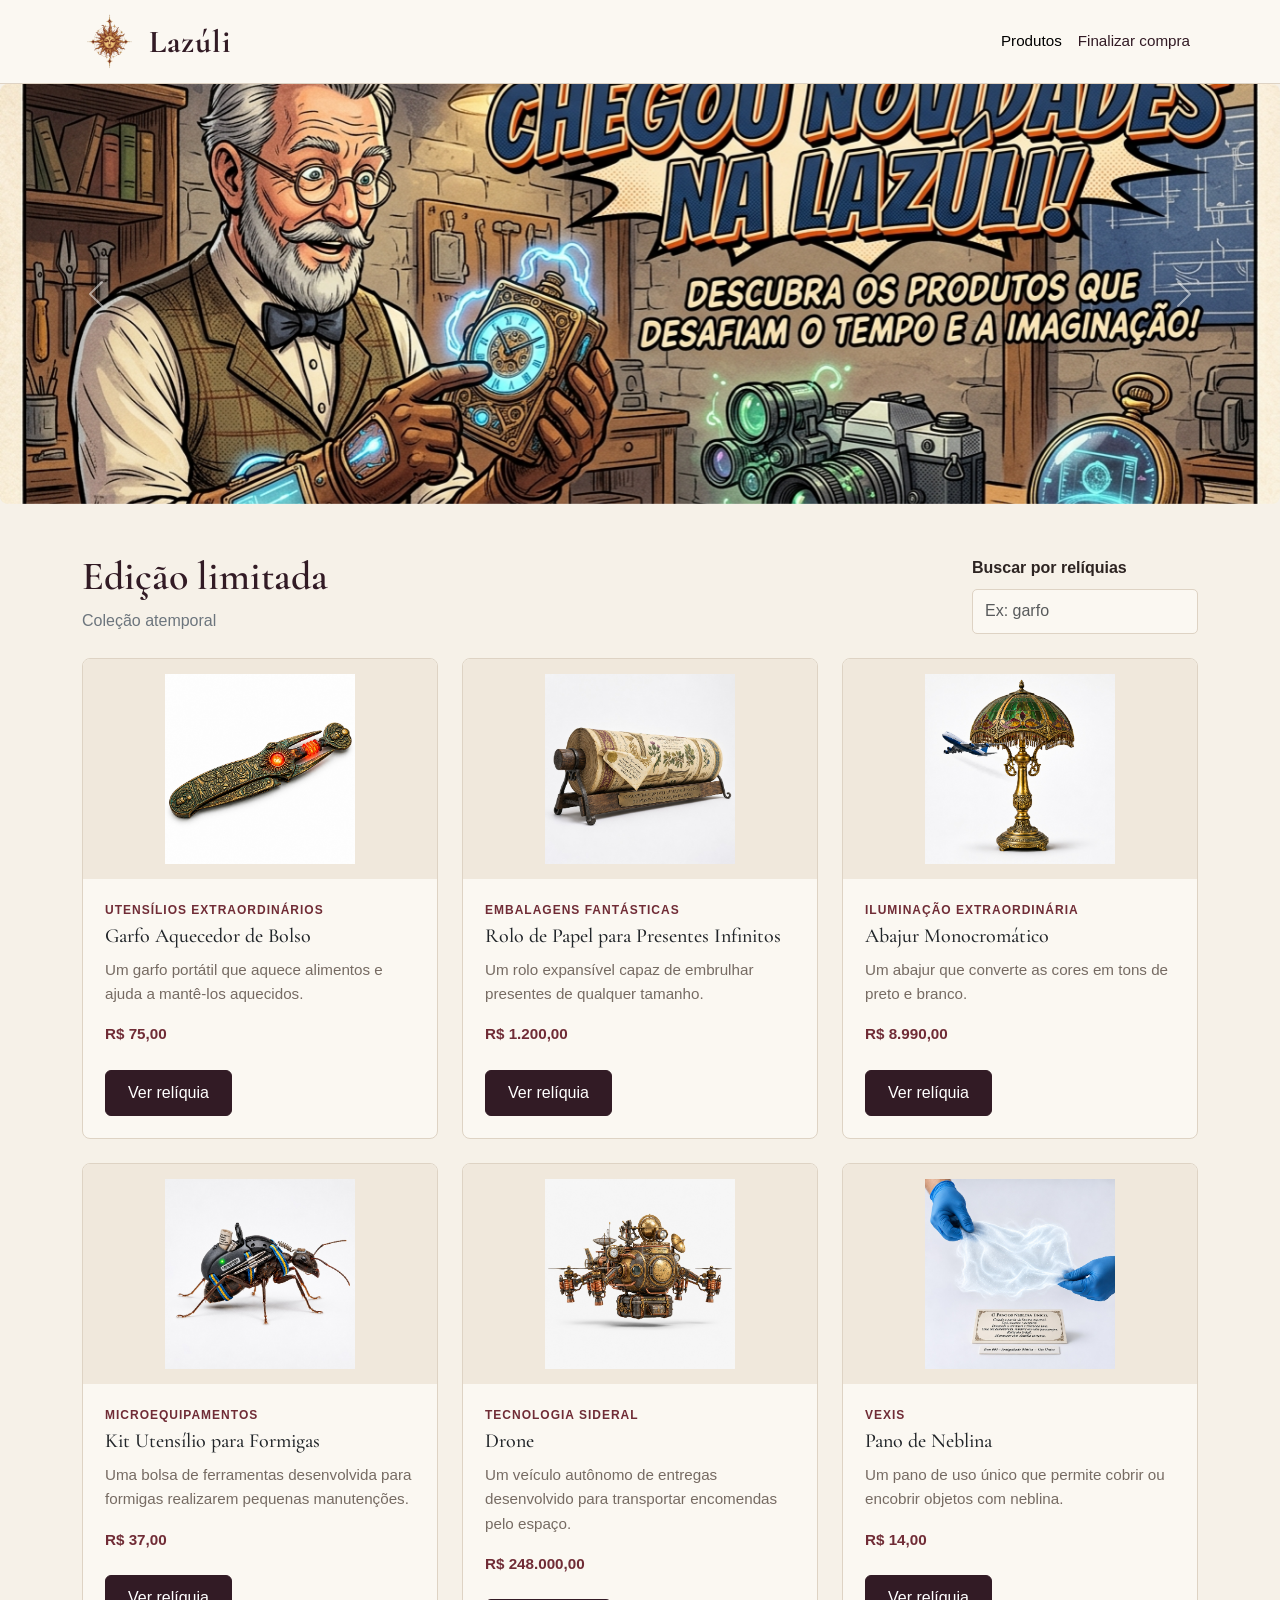
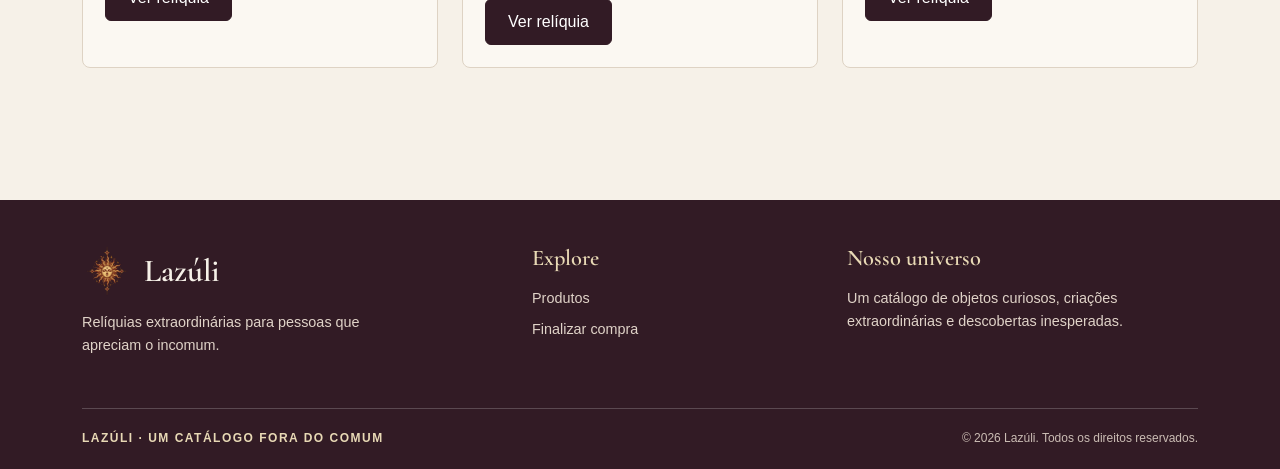
==== commit 0541cf07: "atualização do site" ====
--- a/web/index.html
+++ b/web/index.html
@@ -1,56 +1,54 @@
-<<<<<<< HEAD
-
-=======
->>>>>>> 73195d0111e1759fd1eed49ed87fcdc2fe319f41
+
 <!doctype html>
 <html lang="pt-BR">
 
 <head>
   <meta charset="utf-8">
   <meta name="viewport" content="width=device-width, initial-scale=1">
-<<<<<<< HEAD
-
-  <meta name="description"
+
+  <meta
+    name="description"
     content="Descubra a Lazúli: um catálogo de relíquias extraordinárias, objetos curiosos e criações incomuns.">
 
   <title>Lazúli | Relíquias extraordinárias</title>
 
-  <link href="https://cdn.jsdelivr.net/npm/bootstrap@5.3.3/dist/css/bootstrap.min.css" rel="stylesheet">
+  <link
+    href="https://cdn.jsdelivr.net/npm/bootstrap@5.3.3/dist/css/bootstrap.min.css"
+    rel="stylesheet">
+
   <link rel="stylesheet" href="css/styles.css">
 
   <link rel="preconnect" href="https://fonts.googleapis.com">
   <link rel="preconnect" href="https://fonts.gstatic.com" crossorigin>
 
-  <link href="https://fonts.googleapis.com/css2?family=Cormorant+Garamond:ital,wght@0,600;0,700;1,600&display=swap" rel="stylesheet">
+  <link
+    href="https://fonts.googleapis.com/css2?family=Cormorant+Garamond:ital,wght@0,600;0,700;1,600&display=swap"
+    rel="stylesheet">
 </head>
 
 <body>
 
-=======
-  <meta name="description"
-    content="Loja Escola, projeto didático de front-end com HTML semântico, Bootstrap e JavaScript.">
-  <title>Loja Escola | Produtos</title>
-  <link href="https://cdn.jsdelivr.net/npm/bootstrap@5.3.3/dist/css/bootstrap.min.css" rel="stylesheet">
-  <link rel="stylesheet" href="css/styles.css">
-</head>
-
-<body>
->>>>>>> 73195d0111e1759fd1eed49ed87fcdc2fe319f41
-  <a class="skip-link" href="#conteudo">Pular para o conteúdo principal</a>
+  <a class="skip-link" href="#conteudo">
+    Pular para o conteúdo principal
+  </a>
+
+  <!-- CABEÇALHO -->
 
   <header class="site-header">
+
     <nav class="navbar navbar-expand-lg" aria-label="Navegação principal">
-<<<<<<< HEAD
 
       <div class="container">
 
         <a class="navbar-brand brand-lockup" href="index.html">
+
           <img
             src="imagem loja escola/logo.png"
             alt="Lazúli"
             class="logo-lazuli">
 
           <span class="brand-name">Lazúli</span>
+
         </a>
 
         <button
@@ -63,46 +61,52 @@
           aria-label="Abrir menu">
 
           <span class="navbar-toggler-icon"></span>
+
         </button>
 
         <div class="collapse navbar-collapse" id="menuPrincipal">
 
           <ul class="navbar-nav ms-auto">
+
             <li class="nav-item">
-              <a class="nav-link active" aria-current="page" href="index.html">
+
+              <a
+                class="nav-link active"
+                aria-current="page"
+                href="index.html">
+
                 Produtos
-              </a>
+
+              </a>
+
             </li>
 
             <li class="nav-item">
+
               <a class="nav-link" href="checkout.html">
+
                 Finalizar compra
-              </a>
+
+              </a>
+
             </li>
+
           </ul>
 
-=======
-      <div class="container">
-        <a class="navbar-brand fw-bold" href="index.html">Loja Escola</a>
-        <button class="navbar-toggler" type="button" data-bs-toggle="collapse" data-bs-target="#menuPrincipal"
-          aria-controls="menuPrincipal" aria-expanded="false" aria-label="Abrir menu">
-          <span class="navbar-toggler-icon"></span>
-        </button>
-        <div class="collapse navbar-collapse" id="menuPrincipal">
-          <ul class="navbar-nav ms-auto">
-            <li class="nav-item"><a class="nav-link active" aria-current="page" href="index.html">Produtos</a></li>
-            <li class="nav-item"><a class="nav-link" href="checkout.html">Finalizar compra</a></li>
-          </ul>
->>>>>>> 73195d0111e1759fd1eed49ed87fcdc2fe319f41
-        </div>
+        </div>
+
       </div>
+
     </nav>
+
   </header>
 
+  <!-- CONTEÚDO PRINCIPAL -->
+
   <main id="conteudo">
-<<<<<<< HEAD
 
     <!-- CARROSSEL -->
+
     <div
       id="carouselExampleFade"
       class="carousel slide carousel-fade"
@@ -111,24 +115,30 @@
       <div class="carousel-inner">
 
         <div class="carousel-item active">
+
           <img
             src="imagem loja escola/catalogo1.jpg"
             class="d-block w-100"
             alt="Coleção de produtos extraordinários da Lazúli">
+
         </div>
 
         <div class="carousel-item">
+
           <img
             src="imagem loja escola/catalogo2.jpg"
             class="d-block w-100"
             alt="Objetos curiosos e relíquias do catálogo Lazúli">
+
         </div>
 
         <div class="carousel-item">
+
           <img
             src="imagem loja escola/catalago3.jpg"
             class="d-block w-100"
             alt="Descubra criações incomuns da Lazúli">
+
         </div>
 
       </div>
@@ -142,6 +152,7 @@
 
         <span class="carousel-control-prev-icon" aria-hidden="true"></span>
         <span class="visually-hidden">Imagem anterior</span>
+
       </button>
 
       <button
@@ -153,21 +164,31 @@
 
         <span class="carousel-control-next-icon" aria-hidden="true"></span>
         <span class="visually-hidden">Próxima imagem</span>
+
       </button>
 
     </div>
 
     <!-- VITRINE DE PRODUTOS -->
-    <section class="container py-5" aria-labelledby="titulo-produtos">
+
+    <section
+      class="container py-5"
+      aria-labelledby="titulo-produtos">
 
       <div class="d-flex flex-wrap justify-content-between align-items-end gap-3 mb-4">
 
         <div>
+
           <h2 id="titulo-produtos">Edição limitada</h2>
-          <p class="text-secondary mb-0">Coleção atemporal</p>
+
+          <p class="text-secondary mb-0">
+            Coleção atemporal
+          </p>
+
         </div>
 
         <div class="product-filter">
+
           <label for="filtroProduto" class="form-label">
             Buscar por relíquias
           </label>
@@ -178,6 +199,7 @@
             type="search"
             placeholder="Ex: garfo"
             autocomplete="off">
+
         </div>
 
       </div>
@@ -185,7 +207,9 @@
       <div class="row g-4" id="listaProdutos">
 
         <!-- PRODUTO 1 -->
-        <article class="col-sm-6 col-lg-4 product-item"
+
+        <article
+          class="col-sm-6 col-lg-4 product-item"
           data-name="Garfo Aquecedor de Bolso">
 
           <div class="card h-100 product-card">
@@ -195,6 +219,7 @@
             </div>
 
             <div class="card-body">
+
               <p class="small text-secondary mb-1">
                 Utensílios extraordinários
               </p>
@@ -210,13 +235,17 @@
               <a class="btn btn-dark" href="produto.html?id=1">
                 Ver relíquia
               </a>
+
             </div>
 
           </div>
+
         </article>
 
         <!-- PRODUTO 2 -->
-        <article class="col-sm-6 col-lg-4 product-item"
+
+        <article
+          class="col-sm-6 col-lg-4 product-item"
           data-name="Rolo de Papel para Presentes Infinitos">
 
           <div class="card h-100 product-card">
@@ -226,6 +255,7 @@
             </div>
 
             <div class="card-body">
+
               <p class="small text-secondary mb-1">
                 Embalagens fantásticas
               </p>
@@ -241,13 +271,17 @@
               <a class="btn btn-dark" href="produto.html?id=2">
                 Ver relíquia
               </a>
+
             </div>
 
           </div>
+
         </article>
 
         <!-- PRODUTO 3 -->
-        <article class="col-sm-6 col-lg-4 product-item"
+
+        <article
+          class="col-sm-6 col-lg-4 product-item"
           data-name="Abajur Monocromático">
 
           <div class="card h-100 product-card">
@@ -257,6 +291,7 @@
             </div>
 
             <div class="card-body">
+
               <p class="small text-secondary mb-1">
                 Iluminação extraordinária
               </p>
@@ -272,13 +307,17 @@
               <a class="btn btn-dark" href="produto.html?id=3">
                 Ver relíquia
               </a>
+
             </div>
 
           </div>
+
         </article>
 
         <!-- PRODUTO 4 -->
-        <article class="col-sm-6 col-lg-4 product-item"
+
+        <article
+          class="col-sm-6 col-lg-4 product-item"
           data-name="Kit Utensílio para Formigas">
 
           <div class="card h-100 product-card">
@@ -288,6 +327,7 @@
             </div>
 
             <div class="card-body">
+
               <p class="small text-secondary mb-1">
                 Microequipamentos
               </p>
@@ -303,13 +343,17 @@
               <a class="btn btn-dark" href="produto.html?id=4">
                 Ver relíquia
               </a>
+
             </div>
 
           </div>
+
         </article>
 
         <!-- PRODUTO 5 -->
-        <article class="col-sm-6 col-lg-4 product-item"
+
+        <article
+          class="col-sm-6 col-lg-4 product-item"
           data-name="Drone">
 
           <div class="card h-100 product-card">
@@ -319,6 +363,7 @@
             </div>
 
             <div class="card-body">
+
               <p class="small text-secondary mb-1">
                 Tecnologia sideral
               </p>
@@ -334,13 +379,17 @@
               <a class="btn btn-dark" href="produto.html?id=5">
                 Ver relíquia
               </a>
+
             </div>
 
           </div>
+
         </article>
 
         <!-- PRODUTO 6 -->
-        <article class="col-sm-6 col-lg-4 product-item"
+
+        <article
+          class="col-sm-6 col-lg-4 product-item"
           data-name="Pano de Neblina">
 
           <div class="card h-100 product-card">
@@ -350,6 +399,7 @@
             </div>
 
             <div class="card-body">
+
               <p class="small text-secondary mb-1">
                 Vexis
               </p>
@@ -365,19 +415,28 @@
               <a class="btn btn-dark" href="produto.html?id=6">
                 Ver relíquia
               </a>
+
             </div>
 
           </div>
+
         </article>
 
       </div>
 
-      <p id="mensagemFiltro" class="mt-4" role="status" aria-live="polite"></p>
+      <p
+        id="mensagemFiltro"
+        class="mt-4"
+        role="status"
+        aria-live="polite">
+      </p>
 
     </section>
+
   </main>
 
   <!-- RODAPÉ -->
+
   <footer class="site-footer">
 
     <div class="container">
@@ -387,8 +446,13 @@
         <div class="footer-brand">
 
           <a href="index.html" class="footer-logo">
-            <img src="imagem loja escola/logo.png" alt="">
+
+            <img
+              src="imagem loja escola/logo.png"
+              alt="">
+
             <span>Lazúli</span>
+
           </a>
 
           <p>
@@ -399,12 +463,16 @@
         </div>
 
         <div class="footer-navigation">
+
           <h3>Explore</h3>
+
           <a href="index.html">Produtos</a>
           <a href="checkout.html">Finalizar compra</a>
+
         </div>
 
         <div class="footer-about">
+
           <h3>Nosso universo</h3>
 
           <p>
@@ -417,130 +485,19 @@
       </div>
 
       <div class="footer-bottom">
+
         <p>LAZÚLI · UM CATÁLOGO FORA DO COMUM</p>
+
         <span>© 2026 Lazúli. Todos os direitos reservados.</span>
+
       </div>
 
-=======
-    <section class="hero py-5">
-      <div class="container">
-        <p class="eyebrow mb-2">Projeto didático de e-commerce</p>
-        <h1 class="display-5 fw-bold">Produtos simples para praticar um front-end de verdade.</h1>
-        <p class="lead col-lg-8">Explore os itens, visite a página de detalhes e siga um fluxo básico de compra. Algumas
-          partes foram deixadas propositalmente incompletas para serem melhoradas em aula.</p>
-      </div>
-    </section>
-
-    <section class="container py-5" aria-labelledby="titulo-produtos">
-      <div class="d-flex flex-wrap justify-content-between align-items-end gap-3 mb-4">
-        <div>
-          <h2 id="titulo-produtos">Produtos em destaque</h2>
-          <p class="text-secondary mb-0">Uma vitrine pequena, mas com bastante espaço para evoluir.</p>
-        </div>
-        <div class="product-filter">
-          <label for="filtroProduto" class="form-label">Filtrar produtos</label>
-          <input id="filtroProduto" class="form-control" type="search" placeholder="Ex.: caderno" autocomplete="off">
-        </div>
-      </div>
-
-      <div class="row g-4" id="listaProdutos">
-        <article class="col-sm-6 col-lg-4 product-item" data-name="Mochila Horizonte">
-          <div class="card h-100 product-card">
-            <div class="product-illustration" aria-hidden="true">🎒</div>
-            <div class="card-body">
-              <p class="small text-secondary mb-1">Acessórios</p>
-              <h3 class="h5">Mochila Horizonte</h3>
-              <p>Mochila leve para estudo, trabalho e pequenas aventuras urbanas.</p>
-              <p class="price">R$ 189,90</p>
-              <a class="btn btn-dark" href="produto.html?id=1">Ver detalhes</a>
-            </div>
-          </div>
-        </article>
-
-        <article class="col-sm-6 col-lg-4 product-item" data-name="Caderno Modular">
-          <div class="card h-100 product-card">
-            <div class="product-illustration" aria-hidden="true">📓</div>
-            <div class="card-body">
-              <p class="small text-secondary mb-1">Papelaria</p>
-              <h3 class="h5">Caderno Modular</h3>
-              <p>Caderno de capa dura com divisórias e páginas reposicionáveis.</p>
-              <p class="price">R$ 59,90</p>
-              <a class="btn btn-dark" href="produto.html?id=2">Ver detalhes</a>
-            </div>
-          </div>
-        </article>
-
-        <article class="col-sm-6 col-lg-4 product-item" data-name="Garrafa Fluxo">
-          <div class="card h-100 product-card">
-            <div class="product-illustration" aria-hidden="true">🥤</div>
-            <div class="card-body">
-              <p class="small text-secondary mb-1">Utilidades</p>
-              <h3 class="h5">Garrafa Fluxo</h3>
-              <p>Garrafa reutilizável de 700 ml com marcador simples de consumo.</p>
-              <p class="price">R$ 74,50</p>
-              <a class="btn btn-dark" href="produto.html?id=3">Ver detalhes</a>
-            </div>
-          </div>
-        </article>
-
-        <article class="col-sm-6 col-lg-4 product-item" data-name="Luminária Ponto">
-          <div class="card h-100 product-card">
-            <div class="product-illustration" aria-hidden="true">💡</div>
-            <div class="card-body">
-              <p class="small text-secondary mb-1">Casa</p>
-              <h3 class="h5">Luminária Ponto</h3>
-              <p>Luminária compacta para mesa com três níveis de intensidade.</p>
-              <p class="price">R$ 129,00</p>
-              <a class="btn btn-dark" href="produto.html?id=4">Ver detalhes</a>
-            </div>
-          </div>
-        </article>
-
-        <article class="col-sm-6 col-lg-4 product-item" data-name="Fone Nuvem">
-          <div class="card h-100 product-card">
-            <div class="product-illustration" aria-hidden="true">🎧</div>
-            <div class="card-body">
-              <p class="small text-secondary mb-1">Tecnologia</p>
-              <h3 class="h5">Fone Nuvem</h3>
-              <p>Fone sem fio básico para música, estudo e chamadas do dia a dia.</p>
-              <p class="price">R$ 149,90</p>
-              <a class="btn btn-dark" href="produto.html?id=5">Ver detalhes</a>
-            </div>
-          </div>
-        </article>
-
-        <article class="col-sm-6 col-lg-4 product-item" data-name="Estojo Pixel">
-          <div class="card h-100 product-card">
-            <div class="product-illustration" aria-hidden="true">✏️</div>
-            <div class="card-body">
-              <p class="small text-secondary mb-1">Papelaria</p>
-              <h3 class="h5">Estojo Pixel</h3>
-              <p>Estojo pequeno para organizar cabos, canetas e acessórios.</p>
-              <p class="price">R$ 39,90</p>
-              <a class="btn btn-dark" href="produto.html?id=6">Ver detalhes</a>
-            </div>
-          </div>
-        </article>
-      </div>
-      <p id="mensagemFiltro" class="mt-4" role="status" aria-live="polite"></p>
-    </section>
-  </main>
-
-  <footer class="site-footer py-4">
-    <div class="container">
-      <p class="mb-0">Loja Escola · Projeto educacional para prática de front-end.</p>
->>>>>>> 73195d0111e1759fd1eed49ed87fcdc2fe319f41
     </div>
+
   </footer>
 
   <script src="https://cdn.jsdelivr.net/npm/bootstrap@5.3.3/dist/js/bootstrap.bundle.min.js"></script>
   <script src="js/main.js"></script>
-<<<<<<< HEAD
 
 </body>
 </html>
-=======
-</body>
-
-</html>
->>>>>>> 73195d0111e1759fd1eed49ed87fcdc2fe319f41
--- a/web/css/styles.css
+++ b/web/css/styles.css
@@ -1,4 +1,4 @@
-<<<<<<< HEAD
+
 /* ========================================
    LAZÚLI — ESTILIZAÇÃO GERAL
 ======================================== */
@@ -59,7 +59,6 @@
     font: inherit;
 }
 
-
 /* ========================================
    ACESSIBILIDADE
 ======================================== */
@@ -69,12 +68,9 @@
     top: -100px;
     left: 15px;
     z-index: 1000;
-
     padding: 10px 16px;
-
     background-color: var(--accent-dark);
     color: var(--white);
-
     border-radius: 4px;
 }
 
@@ -82,6 +78,10 @@
     top: 15px;
 }
 
+:focus-visible {
+    outline: 3px solid var(--accent);
+    outline-offset: 3px;
+}
 
 /* ========================================
    CABEÇALHO E NAVEGAÇÃO
@@ -93,7 +93,7 @@
 }
 
 .site-header .navbar {
-    padding: 12px 0;
+    padding: 14px 0;
 }
 
 .site-header .container {
@@ -105,45 +105,25 @@
 .brand-lockup {
     display: inline-flex;
     align-items: center;
-    gap: 10px;
-
+    gap: 12px;
     margin: 0;
     padding: 0;
+    text-decoration: none;
 }
 
 .logo-lazuli {
-    display: flex;
-    align-items: center;
-    justify-content: center;
-
+    display: block;
     flex-shrink: 0;
-
     width: 55px;
     height: 55px;
-
     object-fit: contain;
 }
 
-/* Funciona tanto com o logo dentro de um span
-   quanto com a imagem recebendo a classe diretamente. */
-
-img.logo-lazuli,
-.logo-lazuli img {
-    display: block;
-
-    width: 55px;
-    height: 55px;
-
-    object-fit: contain;
-}
-
 .brand-name {
     color: var(--accent-dark);
-
     font-family: "Cormorant Garamond", Georgia, serif;
     font-size: 2rem;
-    font-weight: 600;
-
+    font-weight: 700;
     letter-spacing: 1px;
     line-height: 1;
 }
@@ -152,14 +132,12 @@
     color: var(--accent-dark);
     font-size: 0.95rem;
     font-weight: 500;
-
     transition: color 0.2s ease;
 }
 
 .site-header .nav-link:hover {
     color: var(--accent);
 }
-
 
 /* ========================================
    TÍTULOS E TEXTOS
@@ -171,7 +149,6 @@
 h4,
 h5 {
     color: var(--accent-dark);
-
     font-family: "Cormorant Garamond", Georgia, serif;
     font-weight: 600;
 }
@@ -191,24 +168,19 @@
 
 .eyebrow {
     margin-bottom: 8px;
-
     color: var(--accent);
-
     font-size: 0.75rem;
     font-weight: 700;
-
     letter-spacing: 2px;
     text-transform: uppercase;
 }
 
-
 /* ========================================
    DESTAQUE / HERO
 ======================================== */
 
 .hero {
     padding: 75px 0;
-
     background-color: var(--surface-dark);
 }
 
@@ -226,21 +198,16 @@
     margin-top: 15px;
 }
 
-
 /* ========================================
    BOTÕES
 ======================================== */
 
 .btn-dark {
     padding: 10px 22px;
-
     background-color: var(--accent-dark);
     border: 1px solid var(--accent-dark);
-
     color: var(--white);
-
-    transition:
-        background-color 0.2s ease,
+    transition: background-color 0.2s ease,
         border-color 0.2s ease,
         transform 0.2s ease;
 }
@@ -248,9 +215,7 @@
 .btn-dark:hover {
     background-color: var(--accent);
     border-color: var(--accent);
-
     color: var(--white);
-
     transform: translateY(-2px);
 }
 
@@ -265,7 +230,6 @@
     color: var(--white);
 }
 
-
 /* ========================================
    FILTROS E PESQUISA
 ======================================== */
@@ -277,7 +241,6 @@
 .filter-area .form-control,
 .filter-area .form-select {
     min-height: 45px;
-
     background-color: var(--surface-light);
     border: 1px solid var(--border);
     border-radius: 5px;
@@ -289,29 +252,22 @@
     box-shadow: 0 0 0 0.2rem rgba(112, 44, 54, 0.12);
 }
 
-
 /* ========================================
    CARDS DE PRODUTOS
 ======================================== */
 
 .product-card {
     height: 100%;
-
     overflow: hidden;
-
-    background-color: var(--surface-light);
-
+    background-color: var(--surface-light);
     border: 1px solid var(--border);
     border-radius: 8px;
-
-    transition:
-        transform 0.25s ease,
+    transition: transform 0.25s ease,
         box-shadow 0.25s ease;
 }
 
 .product-card:hover {
     transform: translateY(-5px);
-
     box-shadow: 0 8px 20px rgba(45, 36, 34, 0.09);
 }
 
@@ -329,10 +285,8 @@
 
 .product-card .small {
     color: var(--accent) !important;
-
     font-size: 0.75rem;
     font-weight: 700;
-
     letter-spacing: 1px;
     text-transform: uppercase;
 }
@@ -341,26 +295,28 @@
     margin-top: 8px;
 }
 
-
-/* ========================================
-   ILUSTRAÇÕES DOS PRODUTOS
+/* ========================================
+   IMAGENS DOS PRODUTOS
 ======================================== */
 
 .product-illustration {
     min-height: 220px;
-
     display: flex;
     align-items: center;
     justify-content: center;
-
     background-color: #f0e8dc;
-
     font-size: 5rem;
 }
 
-
-/* ========================================
-   PÁGINA DE DETALHES DO PRODUTO
+.product-illustration img {
+    width: 100%;
+    height: 220px;
+    padding: 15px;
+    object-fit: contain;
+}
+
+/* ========================================
+   DETALHES DO PRODUTO
 ======================================== */
 
 .product-page {
@@ -372,30 +328,22 @@
     width: 100%;
     height: 450px;
     min-height: 350px;
-
     display: flex;
     align-items: center;
     justify-content: center;
-
     padding: 25px;
-
     overflow: hidden;
-
     background-color: #f0e8dc;
-
     border: 1px solid var(--border);
     border-radius: 8px;
 }
 
 .product-detail-illustration img {
     display: block;
-
     width: auto;
     height: auto;
-
     max-width: 100%;
     max-height: 100%;
-
     object-fit: contain;
 }
 
@@ -405,25 +353,20 @@
 
 .product-title {
     margin-bottom: 18px;
-
-    color: var(--accent-dark);
-
+    color: var(--accent-dark);
     font-size: clamp(2.3rem, 4vw, 3.4rem);
     line-height: 1.1;
 }
 
 .product-description {
     max-width: 550px;
-
     margin: 20px 0;
-
     font-size: 1.05rem;
     line-height: 1.8;
 }
 
 .price {
     margin: 15px 0;
-
     color: var(--accent);
     font-size: 1.25rem;
     font-weight: 700;
@@ -431,16 +374,13 @@
 
 .price-large {
     margin: 20px 0;
-
     color: var(--accent);
-
     font-size: 2rem;
     font-weight: 700;
 }
 
-
-/* ========================================
-   DETALHES E INFORMAÇÕES DO PRODUTO
+/* ========================================
+   INFORMAÇÕES DO PRODUTO
 ======================================== */
 
 .product-details {
@@ -454,13 +394,11 @@
 
 .product-detail-item {
     padding: 15px 0;
-
     border-bottom: 1px solid var(--border);
 }
 
 .product-detail-item h3 {
     margin-bottom: 5px;
-
     font-family: Arial, Helvetica, sans-serif;
     font-size: 0.9rem;
     font-weight: 700;
@@ -471,7 +409,6 @@
     font-size: 0.95rem;
 }
 
-
 /* ========================================
    COMPRA E QUANTIDADE
 ======================================== */
@@ -479,14 +416,12 @@
 .product-purchase {
     margin-top: 30px;
     padding-top: 25px;
-
     border-top: 1px solid var(--border);
 }
 
 .quantity-field {
     max-width: 120px;
     min-height: 45px;
-
     background-color: var(--surface-light);
     border: 1px solid var(--border);
     border-radius: 5px;
@@ -500,15 +435,11 @@
 .product-buy-button {
     width: 100%;
     max-width: 350px;
-
     padding: 13px 25px;
-
     background-color: var(--accent-dark);
     border: 1px solid var(--accent-dark);
-
     color: var(--white);
     font-weight: 600;
-
     transition: background-color 0.2s ease;
 }
 
@@ -522,7 +453,6 @@
     font-size: 0.9rem;
 }
 
-
 /* ========================================
    FORMULÁRIOS
 ======================================== */
@@ -535,19 +465,15 @@
 .form-control,
 .form-select {
     min-height: 45px;
-
     background-color: var(--surface-light);
     border: 1px solid var(--border);
-
     border-radius: 5px;
 }
 
 .form-control:focus,
 .form-select:focus {
     background-color: var(--surface-light);
-
     border-color: var(--accent);
-
     box-shadow: 0 0 0 0.2rem rgba(112, 44, 54, 0.12);
 }
 
@@ -565,23 +491,136 @@
     font-weight: 600;
 }
 
-
-/* ========================================
-   CHECKOUT E RESUMO DA COMPRA
-======================================== */
-
-.checkout-summary {
-    padding: 25px;
-
-    background-color: var(--surface-light);
-
+/* ========================================
+   CARRINHO DE COMPRAS
+======================================== */
+
+.cart-item {
+    display: flex;
+    align-items: center;
+    gap: 20px;
+    padding: 20px;
+    margin-bottom: 18px;
+    background-color: var(--surface-light);
     border: 1px solid var(--border);
     border-radius: 8px;
 }
 
+.cart-item img {
+    width: 120px;
+    height: 120px;
+    object-fit: contain;
+    background-color: #f0e8dc;
+    border-radius: 6px;
+}
+
+.cart-item h3 {
+    margin-bottom: 6px;
+    font-size: 1.4rem;
+}
+
+.cart-item p {
+    margin-bottom: 6px;
+}
+
+.cart-item .form-control {
+    max-width: 90px;
+}
+
+.cart-item button {
+    white-space: nowrap;
+}
+
+.cart-summary {
+    padding: 25px;
+    background-color: var(--surface-light);
+    border: 1px solid var(--border);
+    border-radius: 8px;
+}
+
+.cart-summary h2 {
+    margin-bottom: 20px;
+    font-size: 1.8rem;
+}
+
+.cart-summary strong {
+    color: var(--accent-dark);
+}
+
+#carrinhoVazio {
+    padding: 35px 20px;
+    background-color: var(--surface-light);
+    border: 1px solid var(--border);
+    border-radius: 8px;
+    text-align: center;
+}
+
+/* ========================================
+   CHECKOUT E RESUMO DA COMPRA
+======================================== */
+
+#checkoutForm > .mb-4 {
+    padding-bottom: 25px;
+    border-bottom: 1px solid var(--border);
+}
+
+#checkoutForm h2 {
+    margin-bottom: 22px;
+    font-size: 1.9rem;
+}
+
+#checkoutForm .form-control,
+#checkoutForm .form-select {
+    min-height: 48px;
+    padding: 10px 13px;
+    background-color: var(--surface-light);
+    border: 1px solid var(--border);
+    border-radius: 5px;
+    color: var(--ink);
+}
+
+#checkoutForm .form-control::placeholder {
+    color: #a69a90;
+}
+
+#checkoutForm .form-control:focus,
+#checkoutForm .form-select:focus {
+    border-color: var(--accent);
+    box-shadow: 0 0 0 3px rgba(112, 44, 54, 0.12);
+}
+
+#buscarCep {
+    border-color: var(--accent);
+    color: var(--accent-dark);
+    transition: 0.2s ease;
+}
+
+#buscarCep:hover {
+    background-color: var(--accent);
+    color: var(--white);
+}
+
+#cepFeedback,
+#resumoFeedback {
+    color: var(--muted);
+    font-size: 0.85rem;
+}
+
+.checkout-summary {
+    position: sticky;
+    top: 25px;
+    padding: 28px;
+    background-color: var(--surface-light);
+    border: 1px solid var(--border);
+    border-radius: 8px;
+    box-shadow: 0 5px 18px rgba(45, 36, 34, 0.05);
+}
+
 .checkout-summary h2 {
-    margin-bottom: 20px;
-    font-size: 1.7rem;
+    padding-bottom: 15px;
+    margin-bottom: 15px;
+    border-bottom: 1px solid var(--border);
+    font-size: 2rem;
 }
 
 .summary-item {
@@ -589,9 +628,7 @@
     align-items: center;
     justify-content: space-between;
     gap: 15px;
-
-    padding: 15px 0;
-
+    padding: 16px 0;
     border-bottom: 1px solid var(--border);
 }
 
@@ -601,23 +638,64 @@
 
 .summary-item p {
     margin: 0;
-}
-
-.summary-total {
-    display: flex;
-    align-items: center;
-    justify-content: space-between;
-
-    margin-top: 20px;
-    padding-top: 15px;
-
-    border-top: 1px solid var(--border);
-
-    color: var(--accent-dark);
-    font-size: 1.2rem;
-    font-weight: 700;
-}
-
+    color: var(--ink);
+    font-size: 0.9rem;
+}
+
+.summary-item strong {
+    color: var(--accent);
+    white-space: nowrap;
+}
+
+.checkout-summary .d-flex {
+    color: var(--muted);
+}
+
+.checkout-summary #resumoQuantidade,
+.checkout-summary #resumoTotal {
+    color: var(--accent-dark);
+}
+
+.checkout-summary #resumoTotal {
+    font-size: 1.25rem;
+}
+
+#checkoutForm .form-check-input {
+    border-color: var(--border);
+}
+
+#checkoutForm .form-check-input:checked {
+    background-color: var(--accent);
+    border-color: var(--accent);
+}
+
+#checkoutForm .form-check-input:focus {
+    border-color: var(--accent);
+    box-shadow: 0 0 0 3px rgba(112, 44, 54, 0.12);
+}
+
+#concluirPedido {
+    width: 100%;
+    min-height: 50px;
+    margin-top: 8px;
+    background-color: var(--accent-dark);
+    border: 1px solid var(--accent-dark);
+    color: var(--white);
+    font-weight: 600;
+    letter-spacing: 0.4px;
+    transition: 0.2s ease;
+}
+
+#concluirPedido:hover:not(:disabled) {
+    background-color: var(--accent);
+    border-color: var(--accent);
+    transform: translateY(-2px);
+}
+
+#concluirPedido:disabled {
+    opacity: 0.55;
+    cursor: not-allowed;
+}
 
 /* ========================================
    OBSERVAÇÕES E MENSAGENS
@@ -626,11 +704,8 @@
 .note,
 .info-box {
     padding: 18px;
-
     background-color: var(--surface-dark);
-
     border-left: 4px solid var(--accent);
-
     border-radius: 4px;
 }
 
@@ -639,18 +714,14 @@
     margin: 0;
 }
 
-
 /* ========================================
    PÁGINA DE SUCESSO
 ======================================== */
 
 .success-panel {
     max-width: 750px;
-
     padding: 45px 35px;
-
-    background-color: var(--surface-light);
-
+    background-color: var(--surface-light);
     border: 1px solid var(--border);
     border-radius: 10px;
 }
@@ -658,16 +729,12 @@
 .success-icon {
     width: 65px;
     height: 65px;
-
     display: flex;
     align-items: center;
     justify-content: center;
-
     margin: 0 auto 25px;
-
     background-color: var(--accent-soft);
     border-radius: 50%;
-
     color: var(--accent-dark);
     font-size: 2rem;
     font-weight: 700;
@@ -684,11 +751,8 @@
 .order-data {
     margin: 30px 0;
     padding: 20px;
-
     background-color: var(--surface);
-
     border-radius: 6px;
-
     text-align: left;
 }
 
@@ -696,9 +760,7 @@
     display: flex;
     justify-content: space-between;
     gap: 20px;
-
     padding: 12px 0;
-
     border-bottom: 1px solid var(--border);
 }
 
@@ -713,13 +775,10 @@
 
 .order-data dd {
     margin: 0;
-
     color: var(--accent-dark);
     font-weight: 700;
-
     text-align: right;
 }
-
 
 /* ========================================
    RODAPÉ
@@ -728,7 +787,6 @@
 .site-footer {
     margin-top: 60px;
     padding: 45px 0 20px;
-
     background-color: var(--footer-bg);
     color: var(--footer-text);
 }
@@ -742,7 +800,6 @@
     display: grid;
     grid-template-columns: 1.5fr 1fr 1.3fr;
     gap: 45px;
-
     padding-bottom: 35px;
 }
 
@@ -758,11 +815,8 @@
     display: flex;
     align-items: center;
     gap: 12px;
-
     margin-bottom: 15px;
-
     color: var(--footer-text);
-
     font-family: "Cormorant Garamond", Georgia, serif;
     font-size: 2rem;
     font-weight: 600;
@@ -771,14 +825,12 @@
 .footer-logo img {
     width: 50px;
     height: 50px;
-
     object-fit: contain;
 }
 
 .footer-brand p,
 .footer-about p {
     max-width: 300px;
-
     color: #e0d3c8;
     font-size: 0.9rem;
 }
@@ -786,19 +838,15 @@
 .footer-navigation h3,
 .footer-about h3 {
     margin-bottom: 15px;
-
     color: var(--accent-soft);
-
     font-family: "Cormorant Garamond", Georgia, serif;
     font-size: 1.4rem;
 }
 
 .footer-navigation a {
     margin-bottom: 8px;
-
     color: #e0d3c8;
     font-size: 0.9rem;
-
     transition: color 0.2s ease;
 }
 
@@ -811,20 +859,15 @@
     justify-content: space-between;
     align-items: center;
     gap: 20px;
-
     padding-top: 20px;
-
     border-top: 1px solid rgba(255, 255, 255, 0.2);
 }
 
 .footer-bottom p {
     margin: 0;
-
     color: var(--accent-soft);
-
     font-size: 0.75rem;
     font-weight: 700;
-
     letter-spacing: 1.5px;
 }
 
@@ -833,7 +876,6 @@
     font-size: 0.75rem;
 }
 
-
 /* ========================================
    CARROSSEL
 ======================================== */
@@ -846,7 +888,6 @@
 .carousel img {
     width: 100%;
     height: 420px;
-
     object-fit: cover;
 }
 
@@ -855,7 +896,6 @@
     filter: drop-shadow(0 1px 3px rgba(0, 0, 0, 0.5));
 }
 
-
 /* ========================================
    RESPONSIVIDADE — TABLETS
 ======================================== */
@@ -879,8 +919,12 @@
         grid-column: 1 / -1;
     }
 
-}
-
+    .checkout-summary {
+        position: static;
+        margin-top: 10px;
+    }
+
+}
 
 /* ========================================
    RESPONSIVIDADE — CELULARES
@@ -900,9 +944,7 @@
         gap: 7px;
     }
 
-    .logo-lazuli,
-    img.logo-lazuli,
-    .logo-lazuli img {
+    .logo-lazuli {
         width: 45px;
         height: 45px;
     }
@@ -911,8 +953,9 @@
         font-size: 1.7rem;
     }
 
-    .site-header .nav-link {
-        font-size: 0.85rem;
+    .site-header .btn {
+        padding: 7px 10px;
+        font-size: 0.8rem;
     }
 
     .hero {
@@ -921,12 +964,15 @@
 
     .product-illustration {
         min-height: 180px;
+    }
+
+    .product-illustration img {
+        height: 180px;
     }
 
     .product-detail-illustration {
         height: 290px;
         min-height: 250px;
-
         padding: 15px;
     }
 
@@ -948,6 +994,38 @@
 
     .product-buy-button {
         max-width: 100%;
+    }
+
+    .cart-item {
+        flex-wrap: wrap;
+        gap: 12px;
+        padding: 15px;
+    }
+
+    .cart-item img {
+        width: 90px;
+        height: 90px;
+    }
+
+    .cart-item h3 {
+        font-size: 1.2rem;
+    }
+
+    .checkout-summary {
+        padding: 20px;
+    }
+
+    .checkout-summary h2 {
+        font-size: 1.7rem;
+    }
+
+    #checkoutForm h2 {
+        font-size: 1.65rem;
+    }
+
+    #buscarCep {
+        padding: 8px 12px;
+        font-size: 0.85rem;
     }
 
     .success-panel {
@@ -987,7 +1065,6 @@
     }
 
 }
-
 
 /* ========================================
    ACESSIBILIDADE — MOVIMENTO
@@ -1005,56 +1082,3 @@
     }
 
 }
-
-
-/* ========================================
-   FOCO VISÍVEL
-======================================== */
-
-:focus-visible {
-    outline: 3px solid var(--accent);
-    outline-offset: 3px;
-}
-=======
-/* CSS propositalmente simples. A ideia é que os estudantes o evoluam. */
-:root {
-  --surface: #f6f4ef;
-  --ink: #222;
-  --muted: #666;
-  --border: #d9d5cc;
-  --accent-soft: #e8ff7a;
-}
-
-body { color: var(--ink); background: #fff; }
-.skip-link { position: absolute; top: -60px; left: 1rem; z-index: 1000; padding: .75rem 1rem; background: #000; color: #fff; }
-.skip-link:focus { top: 1rem; }
-.site-header { border-bottom: 1px solid var(--border); background: #fff; }
-.hero { background: var(--surface); border-bottom: 1px solid var(--border); }
-.eyebrow { font-size: .85rem; font-weight: 700; letter-spacing: .08em; text-transform: uppercase; }
-.product-filter { width: min(100%, 320px); }
-.product-card { border: 1px solid var(--border); border-radius: 8px; box-shadow: none; }
-.product-card:hover { transform: translateY(-2px); }
-.product-illustration, .product-detail-illustration { display: grid; place-items: center; background: var(--surface); border: 1px solid var(--border); }
-.product-illustration { min-height: 190px; font-size: 5rem; }
-.product-detail-illustration { min-height: 440px; font-size: 10rem; border-radius: 10px; }
-.price { font-size: 1.2rem; font-weight: 700; }
-.price-large { font-size: 2rem; }
-.quantity-field { max-width: 120px; }
-.learning-note, .summary-box { padding: 1.25rem; background: var(--surface); border: 1px solid var(--border); border-radius: 8px; }
-.summary-box { position: sticky; top: 1rem; }
-.success-panel { max-width: 720px; padding: 3rem 1.5rem; }
-.success-icon { display: grid; place-items: center; width: 72px; height: 72px; margin: 0 auto 1.5rem; border-radius: 50%; background: var(--accent-soft); font-size: 2rem; font-weight: 800; }
-.order-data { display: grid; gap: 1rem; margin: 2rem 0; text-align: left; }
-.order-data > div { padding: 1rem; border: 1px solid var(--border); }
-.order-data dt { font-size: .85rem; color: var(--muted); }
-.order-data dd { margin: .25rem 0 0; font-weight: 700; }
-.site-footer { margin-top: 4rem; background: #171717; color: #fff; }
-
-/* TODO didático:
-   - melhorar estados de hover/focus;
-   - revisar espaçamentos;
-   - criar uma identidade visual mais consistente;
-   - revisar telas muito pequenas;
-   - avaliar prefers-reduced-motion antes de adicionar animações.
-*/
->>>>>>> 73195d0111e1759fd1eed49ed87fcdc2fe319f41
